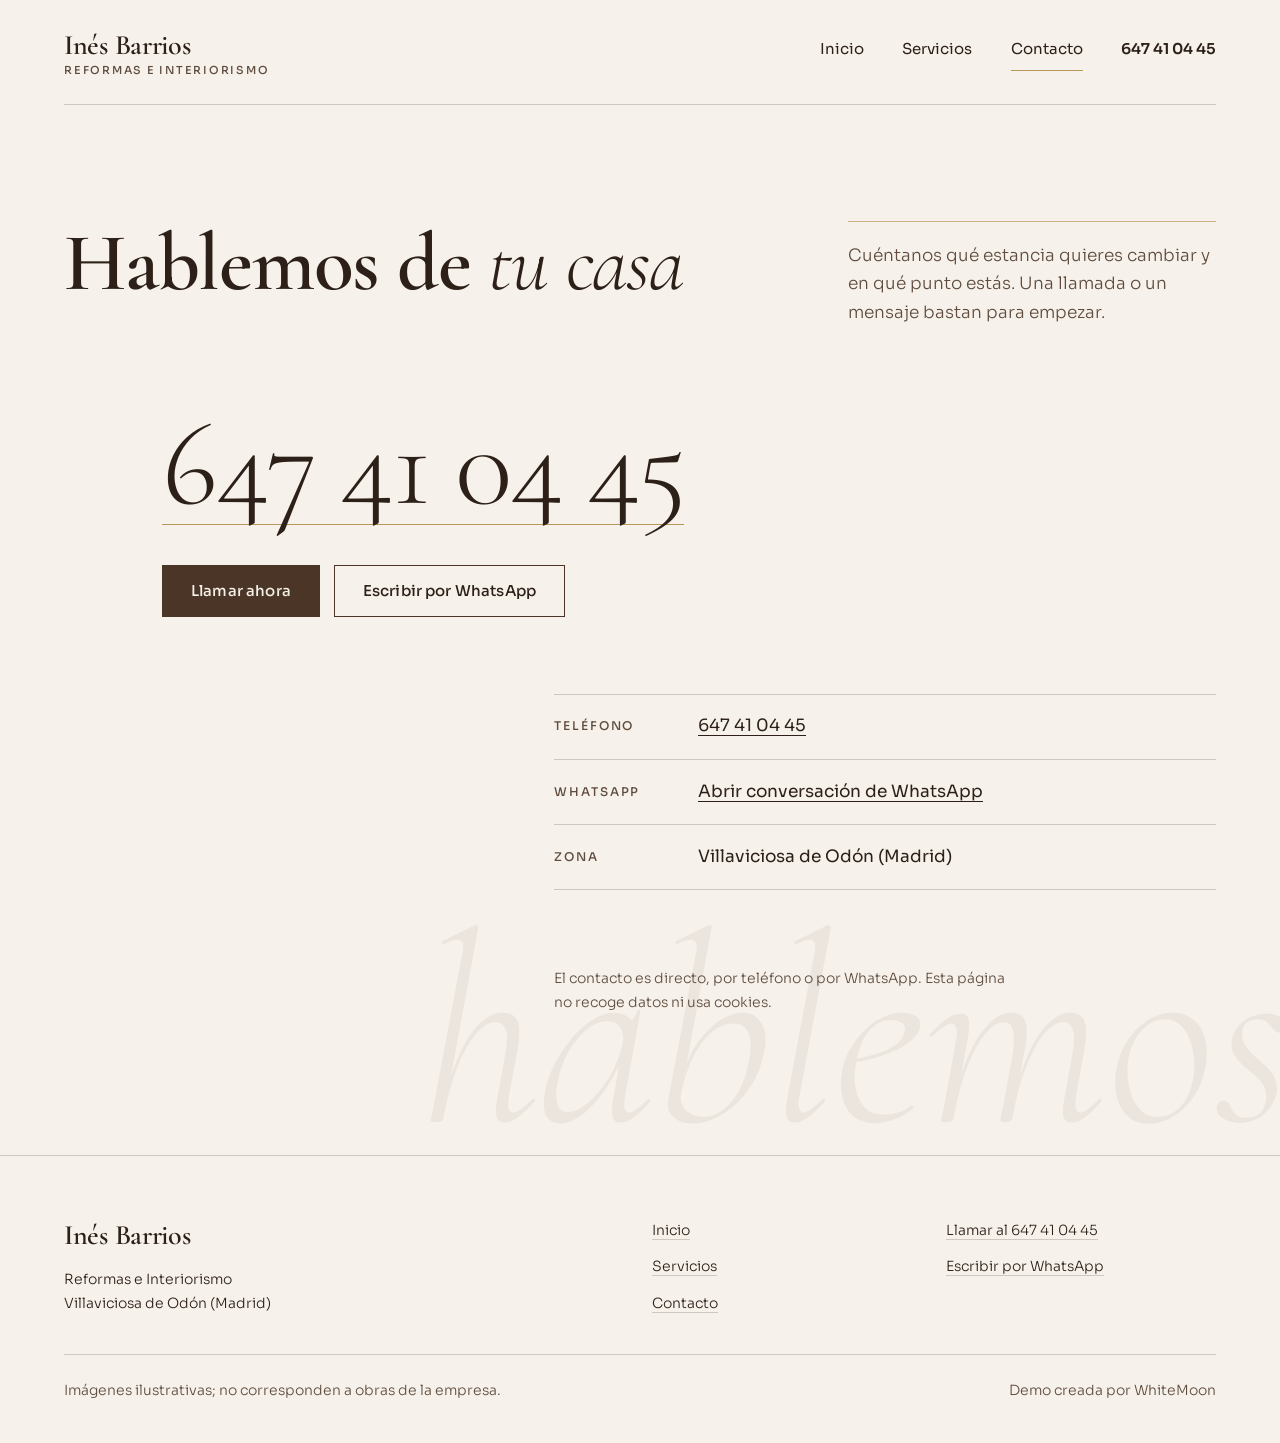
==== contacto.html @ 4486bcf6 "feat: web inicial de la demo (inicio, servicios, contacto) HTML/CSS/JS puro, fuentes e imagenes auto" ====
<!DOCTYPE html>
<html lang="es">
<head>
  <meta charset="utf-8">
  <meta name="viewport" content="width=device-width, initial-scale=1">
  <title>Contacto · Inés Barrios Reformas e Interiorismo</title>
  <meta name="description" content="Contacta con Inés Barrios Reformas e Interiorismo en Villaviciosa de Odón (Madrid): llama al 647 41 04 45 o escribe por WhatsApp.">
  <meta name="robots" content="noindex, nofollow">
  <link rel="canonical" href="https://nexusforgeia.github.io/WHITEMOON-INES-BARRIOS/contacto.html">

  <meta property="og:type" content="website">
  <meta property="og:locale" content="es_ES">
  <meta property="og:title" content="Contacto · Inés Barrios Reformas e Interiorismo">
  <meta property="og:description" content="Contacta con Inés Barrios Reformas e Interiorismo en Villaviciosa de Odón (Madrid): llama al 647 41 04 45 o escribe por WhatsApp.">
  <meta property="og:url" content="https://nexusforgeia.github.io/WHITEMOON-INES-BARRIOS/contacto.html">
  <meta property="og:image" content="https://nexusforgeia.github.io/WHITEMOON-INES-BARRIOS/assets/og-image.jpg">
  <meta property="og:image:width" content="1200">
  <meta property="og:image:height" content="630">
  <meta name="twitter:card" content="summary_large_image">

  <link rel="icon" href="assets/favicon.svg" type="image/svg+xml">
  <link rel="preload" href="assets/fonts/cormorant-garamond-latin-wght.woff2" as="font" type="font/woff2" crossorigin>
  <link rel="preload" href="assets/fonts/cormorant-garamond-latin-wght-italic.woff2" as="font" type="font/woff2" crossorigin>
  <link rel="preload" href="assets/fonts/sora-latin-wght.woff2" as="font" type="font/woff2" crossorigin>
  <link rel="stylesheet" href="assets/css/styles.css">
  <script src="assets/js/main.js" defer></script>
</head>
<body>
  <a class="salto" href="#contenido">Saltar al contenido</a>

  <div class="contenedor">
    <header class="cabecera">
      <!-- LOGO PENDIENTE: sustituir este texto por <picture> con assets/logo.webp y fallback assets/logo.png -->
      <a class="marca" href="index.html" aria-label="Inés Barrios Reformas e Interiorismo, inicio">
        <span class="marca__nombre">Inés Barrios</span>
        <span class="marca__oficio">Reformas e Interiorismo</span>
      </a>
      <nav class="nav" aria-label="Principal">
        <a href="index.html">Inicio</a>
        <a href="servicios.html">Servicios</a>
        <a href="contacto.html" aria-current="page">Contacto</a>
        <a class="nav__tel" href="tel:+34647410445" aria-label="Llamar al 647 41 04 45">647 41 04 45</a>
      </nav>
    </header>
  </div>

  <main id="contenido">
    <section class="contacto">
      <span class="fantasma" aria-hidden="true">hablemos</span>
      <div class="contenedor contacto__rejilla">
        <h1>Hablemos de <em>tu casa</em></h1>
        <p class="contacto__entrada">Cuéntanos qué estancia quieres cambiar y en qué punto estás. Una llamada o un mensaje bastan para empezar.</p>

        <div class="contacto__tel">
          <a href="tel:+34647410445" aria-label="Llamar al 647 41 04 45">647 41 04 45</a>
          <div class="acciones">
            <a class="btn btn--lleno" href="tel:+34647410445">Llamar ahora</a>
            <a class="btn btn--linea" href="https://wa.me/34647410445" rel="noopener">Escribir por WhatsApp</a>
          </div>
        </div>

        <dl class="contacto__datos">
          <dt>Teléfono</dt>
          <dd><a href="tel:+34647410445">647 41 04 45</a></dd>
          <dt>WhatsApp</dt>
          <dd><a href="https://wa.me/34647410445" rel="noopener">Abrir conversación de WhatsApp</a></dd>
          <dt>Zona</dt>
          <dd>Villaviciosa de Odón (Madrid)</dd>
        </dl>
        <p class="contacto__nota">El contacto es directo, por teléfono o por WhatsApp. Esta página no recoge datos ni usa cookies.</p>
      </div>
    </section>
  </main>

  <footer class="pie">
    <div class="contenedor pie__rejilla">
      <div class="pie__marca">
        <span class="marca__nombre">Inés Barrios</span>
        <p>Reformas e Interiorismo<br>Villaviciosa de Odón (Madrid)</p>
      </div>
      <nav class="pie__nav" aria-label="Pie">
        <a href="index.html">Inicio</a>
        <a href="servicios.html">Servicios</a>
        <a href="contacto.html">Contacto</a>
      </nav>
      <div class="pie__contacto">
        <a href="tel:+34647410445">Llamar al 647 41 04 45</a>
        <a href="https://wa.me/34647410445" rel="noopener">Escribir por WhatsApp</a>
      </div>
      <div class="pie__legal">
        <p>Imágenes ilustrativas; no corresponden a obras de la empresa.</p>
        <p>Demo creada por WhiteMoon</p>
      </div>
    </div>
  </footer>

  <!-- Widget de contacto WhiteMoon: activar cuando exista el token de prueba (ver README).
  <script src="https://cdn.whitemoon.es/chat.js" data-token="WM-PENDIENTE"></script>
  -->
</body>
</html>
---- assets/css/styles.css ----
/* Inés Barrios · Reformas e Interiorismo — demo WhiteMoon */

/* ---------- Fuentes autoalojadas ---------- */
@font-face {
  font-family: "Cormorant Garamond";
  src: url("../fonts/cormorant-garamond-latin-wght.woff2") format("woff2");
  font-weight: 300 700;
  font-style: normal;
  font-display: swap;
}
@font-face {
  font-family: "Cormorant Garamond";
  src: url("../fonts/cormorant-garamond-latin-wght-italic.woff2") format("woff2");
  font-weight: 300 700;
  font-style: italic;
  font-display: swap;
}
@font-face {
  font-family: "Sora";
  src: url("../fonts/sora-latin-wght.woff2") format("woff2");
  font-weight: 100 800;
  font-style: normal;
  font-display: swap;
}

/* ---------- Tokens ---------- */
:root {
  /* PALETA PROVISIONAL: sustituir por los colores extraídos de assets/logo.*
     en cuanto exista el logo. Solo hay que tocar estas seis líneas. */
  --marron: #4a3526;
  --marron-tinta: #2c2018;
  --dorado: #b8985a;
  --dorado-claro: #dcc9a0;
  --dorado-hondo: #7d6230;
  --fondo: #f6f1ea;

  /* Derivados */
  --fondo-2: color-mix(in srgb, var(--fondo) 82%, var(--dorado-claro));
  --texto: var(--marron-tinta);
  --texto-suave: color-mix(in srgb, var(--marron) 88%, var(--fondo));
  --linea: color-mix(in srgb, var(--marron) 22%, transparent);
  --linea-oro: color-mix(in srgb, var(--dorado) 70%, transparent);

  --serif: "Cormorant Garamond", "Times New Roman", serif;
  --sans: "Sora", "Segoe UI", sans-serif;

  --margen: clamp(1.25rem, 5vw, 4.5rem);
  --ancho: 82rem;
  --aire: clamp(5rem, 11vw, 10rem);
  --mov: 0.25s cubic-bezier(0.22, 1, 0.36, 1);

  --z-fantasma: 0;
  --z-contenido: 1;
  --z-salto: 10;
}

/* ---------- Base ---------- */
*,
*::before,
*::after {
  box-sizing: border-box;
}

html {
  -webkit-text-size-adjust: 100%;
  scroll-behavior: smooth;
}

body {
  margin: 0;
  background: var(--fondo);
  color: var(--texto);
  font-family: var(--sans);
  font-weight: 300;
  font-size: 1.0625rem;
  line-height: 1.7;
}

img {
  display: block;
  max-width: 100%;
  height: auto;
}

h1,
h2,
h3 {
  margin: 0;
  font-family: var(--serif);
  font-weight: 600;
  line-height: 1.04;
  letter-spacing: -0.015em;
  text-wrap: balance;
}

h1 em,
h2 em {
  font-weight: 300;
  font-style: italic;
}

p {
  margin: 0;
  text-wrap: pretty;
}

a {
  color: inherit;
  text-underline-offset: 0.25em;
  text-decoration-thickness: 1px;
  transition: color var(--mov), text-decoration-color var(--mov);
}

:focus-visible {
  outline: 2px solid var(--marron);
  outline-offset: 4px;
}

.contenedor {
  width: 100%;
  max-width: var(--ancho);
  margin-inline: auto;
  padding-inline: var(--margen);
}

.salto {
  position: absolute;
  left: var(--margen);
  top: -4rem;
  z-index: var(--z-salto);
  padding: 0.75rem 1rem;
  background: var(--marron);
  color: var(--fondo);
  font-weight: 500;
  transition: top var(--mov);
}
.salto:focus {
  top: 1rem;
}

/* ---------- Cabecera ---------- */
.cabecera {
  display: flex;
  align-items: baseline;
  justify-content: space-between;
  gap: 2rem;
  padding-block: 1.75rem;
  border-bottom: 1px solid var(--linea);
}

.marca {
  display: inline-flex;
  flex-direction: column;
  text-decoration: none;
  line-height: 1;
}
.marca__nombre {
  font-family: var(--serif);
  font-size: 1.75rem;
  font-weight: 600;
  letter-spacing: -0.01em;
}
.marca__oficio {
  margin-top: 0.4rem;
  font-size: 0.6875rem;
  font-weight: 500;
  letter-spacing: 0.16em;
  text-transform: uppercase;
  color: var(--texto-suave);
}

.nav {
  display: flex;
  align-items: baseline;
  gap: clamp(1.25rem, 3vw, 2.75rem);
  font-size: 0.9375rem;
  font-weight: 400;
}
.nav a {
  padding-block: 0.5rem;
  text-decoration: none;
  border-bottom: 1px solid transparent;
  transition: border-color var(--mov);
}
.nav a:hover,
.nav a[aria-current="page"] {
  border-bottom-color: var(--dorado);
}
.nav__tel {
  font-weight: 600;
  white-space: nowrap;
}

/* ---------- Botones ---------- */
.acciones {
  display: flex;
  flex-wrap: wrap;
  gap: 0.875rem;
}

.btn {
  display: inline-flex;
  align-items: center;
  justify-content: center;
  min-height: 3.25rem;
  padding: 0.75rem 1.75rem;
  border: 1px solid var(--marron);
  font-size: 0.9375rem;
  font-weight: 500;
  letter-spacing: 0.01em;
  text-decoration: none;
  transition: background-color var(--mov), color var(--mov), border-color var(--mov);
}
.btn--lleno {
  background: var(--marron);
  color: var(--fondo);
}
.btn--lleno:hover {
  background: var(--marron-tinta);
  border-color: var(--marron-tinta);
}
.btn--linea:hover {
  background: var(--marron);
  color: var(--fondo);
}

.enlace-flecha {
  display: inline-block;
  padding-block: 0.5rem;
  font-size: 0.9375rem;
  font-weight: 500;
  text-decoration: none;
  border-bottom: 1px solid var(--dorado);
}
.enlace-flecha::after {
  content: "\2192";
  display: inline-block;
  margin-left: 0.6em;
  transition: transform var(--mov);
}
.enlace-flecha:hover::after {
  transform: translateX(0.3em);
}

/* ---------- Portada ---------- */
.portada,
.entrada,
.contacto {
  overflow-x: clip;
}

.portada {
  position: relative;
  padding-block: clamp(3rem, 7vw, 6.5rem) var(--aire);
}

.fantasma {
  position: absolute;
  z-index: var(--z-fantasma);
  left: -0.04em;
  bottom: 0.1em;
  font-family: var(--serif);
  font-style: italic;
  font-weight: 300;
  font-size: clamp(6rem, 21vw, 19rem);
  line-height: 0.8;
  white-space: nowrap;
  color: var(--marron);
  opacity: 0.055;
  pointer-events: none;
  user-select: none;
}

.portada__rejilla {
  position: relative;
  z-index: var(--z-contenido);
  display: grid;
  grid-template-columns: repeat(12, 1fr);
  column-gap: 1.5rem;
  align-items: start;
}

.portada__texto {
  grid-column: 1 / 8;
  padding-top: clamp(1rem, 5vw, 5rem);
}

.portada__lugar {
  margin-bottom: 2rem;
  font-size: 0.75rem;
  font-weight: 500;
  letter-spacing: 0.18em;
  text-transform: uppercase;
  color: var(--texto-suave);
}

.portada h1 {
  font-size: clamp(2.75rem, 6.4vw, 5.5rem);
}

.portada__rota {
  margin-top: 2rem;
  padding-top: 1.25rem;
  max-width: 24rem;
  border-top: 1px solid var(--linea-oro);
  font-family: var(--serif);
  font-size: 1.625rem;
  font-weight: 400;
  line-height: 1.2;
}
.rota {
  display: inline-block;
  font-style: italic;
  font-weight: 600;
  padding-right: 0.15em;
  clip-path: inset(0 0 0 0);
  transition: clip-path 0.3s cubic-bezier(0.22, 1, 0.36, 1);
}
.rota.is-saliendo {
  clip-path: inset(0 100% 0 0);
}

.portada__entrada {
  max-width: 31rem;
  margin-top: 1.5rem;
  margin-left: clamp(0rem, 6vw, 5.5rem);
  color: var(--texto-suave);
}

.portada .acciones {
  margin-top: 2.5rem;
  margin-left: clamp(0rem, 6vw, 5.5rem);
}

.portada__foto {
  grid-column: 8 / 13;
  position: relative;
  margin: 0 calc(var(--margen) * -1) 0 0;
}
.portada__foto::before {
  content: "";
  position: absolute;
  inset: 1.5rem auto -1.5rem -1.5rem;
  width: 60%;
  border: 1px solid var(--linea-oro);
  border-right: 0;
}
.portada__foto img {
  position: relative;
  width: 100%;
  aspect-ratio: 6 / 7;
  object-fit: cover;
}

/* ---------- Bloques de sección ---------- */
.seccion {
  padding-block: var(--aire);
}
.seccion--linea {
  border-top: 1px solid var(--linea);
}

.titulo-seccion {
  font-size: clamp(2.25rem, 4.6vw, 3.875rem);
}

/* Servicios en portada: índice editorial, no tarjetas */
.indice {
  display: grid;
  grid-template-columns: repeat(12, 1fr);
  column-gap: 1.5rem;
  align-items: start;
}
.indice__intro {
  grid-column: 1 / 5;
  position: sticky;
  top: 2.5rem;
}
.indice__intro p {
  margin-block: 1.5rem 2rem;
  color: var(--texto-suave);
}

.indice__lista {
  grid-column: 6 / 13;
  margin: 0;
  padding: 0;
  list-style: none;
  counter-reset: servicio;
}
.indice__lista li {
  counter-increment: servicio;
  display: grid;
  grid-template-columns: 6.5rem 1fr;
  column-gap: 1.5rem;
  padding-block: 2.25rem;
  border-top: 1px solid var(--linea);
}
.indice__lista li:last-child {
  border-bottom: 1px solid var(--linea);
}
.indice__lista li::before {
  content: counter(servicio, decimal-leading-zero);
  font-family: var(--serif);
  font-size: 5rem;
  font-weight: 300;
  line-height: 0.8;
  color: var(--dorado-hondo);
}
/* El ritmo se rompe a propósito: cada fila entra a una altura distinta */
.indice__lista li:nth-child(even) {
  padding-left: clamp(0rem, 5vw, 4.5rem);
}
.indice__lista h3 {
  font-size: 1.875rem;
}
.indice__lista h3 a {
  text-decoration: none;
  background: linear-gradient(var(--dorado), var(--dorado)) no-repeat 0 100% / 0 1px;
  transition: background-size var(--mov);
}
.indice__lista h3 a:hover {
  background-size: 100% 1px;
}
.indice__lista p {
  max-width: 30rem;
  margin-top: 0.6rem;
  color: var(--texto-suave);
}

/* Mosaico de atmósferas */
.mosaico {
  display: grid;
  grid-template-columns: repeat(12, 1fr);
  column-gap: 1.5rem;
  row-gap: clamp(2.5rem, 6vw, 5rem);
  align-items: start;
}
.mosaico__titulo {
  grid-column: 2 / 9;
  margin-bottom: clamp(0rem, 2vw, 2rem);
}
.mosaico figure {
  margin: 0;
}
.mosaico figcaption,
.servicio figcaption {
  margin-top: 0.875rem;
  font-size: 0.8125rem;
  font-weight: 400;
  color: var(--texto-suave);
}
.mosaico img {
  width: 100%;
  object-fit: cover;
}
.mosaico__a {
  grid-column: 1 / 8;
  margin-left: calc(var(--margen) * -1);
}
.mosaico__a figcaption {
  padding-left: var(--margen);
}
.mosaico__b {
  grid-column: 9 / 13;
  margin-top: clamp(3rem, 10vw, 9rem);
}
.mosaico__c {
  grid-column: 4 / 9;
}
.mosaico__nota {
  grid-column: 10 / 13;
  align-self: end;
  padding-top: 1.25rem;
  border-top: 1px solid var(--linea-oro);
  font-size: 0.875rem;
  color: var(--texto-suave);
}

/* Banda de contacto */
.banda {
  background: var(--marron);
  color: var(--fondo);
}
.banda :focus-visible {
  outline-color: var(--dorado-claro);
}
.banda__rejilla {
  display: grid;
  grid-template-columns: repeat(12, 1fr);
  column-gap: 1.5rem;
  align-items: end;
  padding-block: clamp(4rem, 9vw, 7.5rem);
}
.banda h2 {
  grid-column: 1 / 8;
  font-size: clamp(2.5rem, 5.6vw, 4.75rem);
}
.banda__lado {
  grid-column: 9 / 13;
  padding-top: 1.5rem;
  border-top: 1px solid var(--dorado);
}
.banda__lado p {
  margin-bottom: 1.75rem;
  color: var(--dorado-claro);
}
.banda .btn {
  border-color: var(--dorado-claro);
}
.banda .btn--lleno {
  background: var(--fondo);
  border-color: var(--fondo);
  color: var(--marron-tinta);
}
.banda .btn--lleno:hover {
  background: var(--dorado-claro);
  border-color: var(--dorado-claro);
}
.banda .btn--linea:hover {
  background: var(--fondo);
  border-color: var(--fondo);
  color: var(--marron-tinta);
}

/* ---------- Página de servicios ---------- */
.entrada {
  position: relative;
  padding-block: clamp(3.5rem, 9vw, 8rem) clamp(3rem, 7vw, 6rem);
}
.entrada__rejilla {
  position: relative;
  z-index: var(--z-contenido);
  display: grid;
  grid-template-columns: repeat(12, 1fr);
  column-gap: 1.5rem;
  align-items: end;
}
.entrada h1 {
  grid-column: 1 / 8;
  font-size: clamp(3rem, 8vw, 6rem);
}
.entrada__texto {
  grid-column: 9 / 13;
  padding-top: 1.25rem;
  border-top: 1px solid var(--linea-oro);
  color: var(--texto-suave);
}
.entrada .fantasma {
  left: auto;
  right: -0.06em;
  bottom: -0.12em;
}

.servicios {
  counter-reset: servicio;
}
.servicio {
  counter-increment: servicio;
  display: grid;
  grid-template-columns: repeat(12, 1fr);
  column-gap: 1.5rem;
  align-items: center;
  padding-block: clamp(3.5rem, 8vw, 7rem);
  border-top: 1px solid var(--linea);
  scroll-margin-top: 1rem;
}
.servicio figure {
  margin: 0;
}
.servicio img {
  width: 100%;
  object-fit: cover;
}
.servicio__texto::before {
  content: counter(servicio, decimal-leading-zero);
  display: block;
  margin-bottom: 1.25rem;
  font-family: var(--serif);
  font-size: clamp(5rem, 9vw, 7.5rem);
  font-weight: 300;
  line-height: 0.8;
  color: var(--dorado-hondo);
}
.servicio h2 {
  font-size: clamp(2rem, 3.8vw, 3.125rem);
}
.servicio__texto > p {
  max-width: 32rem;
  margin-top: 1.25rem;
  color: var(--texto-suave);
}
.servicio__incluye {
  max-width: 32rem;
  margin: 2rem 0 0;
  padding: 0;
  list-style: none;
  font-size: 0.9375rem;
  font-weight: 400;
}
.servicio__incluye li {
  padding-block: 0.7rem;
  border-top: 1px solid var(--linea);
}

/* Cuatro composiciones distintas, una por servicio */
.servicio--a figure { grid-column: 1 / 8; grid-row: 1; margin-left: calc(var(--margen) * -1); }
.servicio--a .servicio__texto { grid-column: 9 / 13; grid-row: 1; }

.servicio--b figure { grid-column: 8 / 12; grid-row: 1; }
.servicio--b .servicio__texto { grid-column: 2 / 7; grid-row: 1; }

.servicio--c figure { grid-column: 2 / 8; grid-row: 1; }
.servicio--c .servicio__texto { grid-column: 9 / 13; grid-row: 1; align-self: end; }

.servicio--d figure { grid-column: 6 / 13; grid-row: 1; margin-right: calc(var(--margen) * -1); }
.servicio--d .servicio__texto { grid-column: 1 / 5; grid-row: 1; }
.servicio--d figcaption { padding-right: var(--margen); }
.servicio--a figcaption { padding-left: var(--margen); }

.aviso {
  padding-block: 1.25rem var(--aire);
  font-size: 0.875rem;
  color: var(--texto-suave);
}

/* ---------- Página de contacto ---------- */
.contacto {
  position: relative;
  padding-block: clamp(3.5rem, 9vw, 8rem) var(--aire);
}
.contacto__rejilla {
  position: relative;
  z-index: var(--z-contenido);
  display: grid;
  grid-template-columns: repeat(12, 1fr);
  column-gap: 1.5rem;
  row-gap: clamp(2.5rem, 6vw, 5rem);
}
.contacto h1 {
  grid-column: 1 / 9;
  font-size: clamp(2.75rem, 6.4vw, 5.5rem);
}
.contacto__entrada {
  grid-column: 9 / 13;
  align-self: end;
  padding-top: 1.25rem;
  border-top: 1px solid var(--linea-oro);
  color: var(--texto-suave);
}
.contacto__tel {
  grid-column: 2 / 13;
}
.contacto__tel > a {
  display: inline-block;
  font-family: var(--serif);
  font-size: clamp(3.25rem, 12.5vw, 7.5rem);
  font-weight: 300;
  line-height: 1;
  letter-spacing: -0.02em;
  text-decoration: none;
  background: linear-gradient(var(--dorado), var(--dorado)) no-repeat 0 100% / 100% 1px;
  transition: color var(--mov);
}
.contacto__tel > a:hover {
  color: var(--dorado-hondo);
}
.contacto__tel .acciones {
  margin-top: 2.5rem;
}
.contacto__datos {
  grid-column: 6 / 13;
  display: grid;
  grid-template-columns: 9rem 1fr;
  margin: 0;
  border-bottom: 1px solid var(--linea);
}
.contacto__datos dt,
.contacto__datos dd {
  margin: 0;
  padding-block: 1.1rem;
  border-top: 1px solid var(--linea);
}
.contacto__datos dt {
  font-size: 0.75rem;
  font-weight: 500;
  letter-spacing: 0.16em;
  text-transform: uppercase;
  color: var(--texto-suave);
  line-height: 2.4;
}
.contacto__datos dd {
  font-weight: 400;
}
.contacto__nota {
  grid-column: 6 / 11;
  font-size: 0.875rem;
  color: var(--texto-suave);
}
.contacto .fantasma {
  left: auto;
  right: -0.05em;
  bottom: 0.05em;
}

/* ---------- Pie ---------- */
.pie {
  padding-block: 3.5rem 2.5rem;
  border-top: 1px solid var(--linea);
  font-size: 0.875rem;
}
.pie__rejilla {
  display: grid;
  grid-template-columns: repeat(12, 1fr);
  column-gap: 1.5rem;
  row-gap: 2rem;
}
.pie__marca {
  grid-column: 1 / 6;
}
.pie__marca .marca__nombre {
  display: block;
  margin-bottom: 0.5rem;
}
.pie__nav {
  grid-column: 7 / 10;
  display: flex;
  flex-direction: column;
  align-items: flex-start;
}
.pie__contacto {
  grid-column: 10 / 13;
  display: flex;
  flex-direction: column;
  align-items: flex-start;
}
.pie__nav a,
.pie__contacto a {
  padding-block: 0.4rem;
  text-decoration-color: var(--linea);
}
.pie__nav a:hover,
.pie__contacto a:hover {
  text-decoration-color: var(--dorado);
}
.pie__legal {
  grid-column: 1 / 13;
  display: flex;
  flex-wrap: wrap;
  justify-content: space-between;
  gap: 0.5rem 2rem;
  padding-top: 1.5rem;
  border-top: 1px solid var(--linea);
  color: var(--texto-suave);
}

/* ---------- Movimiento ---------- */
.js-anim .revela {
  opacity: 0;
  transform: translateY(0.875rem);
}
.js-anim .revela.is-visible {
  opacity: 1;
  transform: none;
  transition: opacity 0.3s ease-out, transform 0.3s cubic-bezier(0.22, 1, 0.36, 1);
}
.js-anim .indice__lista .revela:nth-child(2).is-visible { transition-delay: 0.06s; }
.js-anim .indice__lista .revela:nth-child(3).is-visible { transition-delay: 0.12s; }
.js-anim .indice__lista .revela:nth-child(4).is-visible { transition-delay: 0.18s; }

@media (prefers-reduced-motion: reduce) {
  html {
    scroll-behavior: auto;
  }
  *,
  *::before,
  *::after {
    transition-duration: 0.01ms !important;
  }
}

/* ---------- 900 px ---------- */
@media (max-width: 900px) {
  .portada__texto { grid-column: 1 / 13; padding-top: 0; }
  .portada__foto { grid-column: 4 / 13; margin-top: 3.5rem; }
  .portada__foto img { aspect-ratio: 5 / 4; }

  .indice__intro { grid-column: 1 / 13; position: static; margin-bottom: 3rem; }
  .indice__intro p { max-width: 32rem; }
  .indice__lista { grid-column: 1 / 13; }

  .mosaico__titulo { grid-column: 1 / 13; }
  .mosaico__a { grid-column: 1 / 11; }
  .mosaico__b { grid-column: 7 / 13; margin-top: 0; }
  .mosaico__c { grid-column: 1 / 9; }
  .mosaico__nota { grid-column: 1 / 9; }

  .banda h2 { grid-column: 1 / 13; }
  .banda__lado { grid-column: 4 / 13; margin-top: 3rem; }

  .entrada h1 { grid-column: 1 / 13; }
  .entrada__texto { grid-column: 4 / 13; margin-top: 2.5rem; }

  .servicio { align-items: start; row-gap: 2.5rem; }
  .servicio figure,
  .servicio .servicio__texto { grid-row: auto; }
  .servicio--a figure { grid-column: 1 / 11; }
  .servicio--b figure { grid-column: 6 / 13; }
  .servicio--c figure { grid-column: 1 / 10; }
  .servicio--d figure { grid-column: 3 / 13; }
  .servicio .servicio__texto { grid-column: 1 / 13; align-self: start; }
  .servicio--b .servicio__texto,
  .servicio--d .servicio__texto { grid-column: 3 / 13; }

  .contacto h1 { grid-column: 1 / 13; }
  .contacto__entrada { grid-column: 4 / 13; }
  .contacto__tel { grid-column: 1 / 13; }
  .contacto__datos { grid-column: 3 / 13; }
  .contacto__nota { grid-column: 3 / 13; }

  .pie__marca { grid-column: 1 / 13; }
  .pie__nav { grid-column: 1 / 7; }
  .pie__contacto { grid-column: 7 / 13; }
}

/* ---------- 600 px ---------- */
@media (max-width: 600px) {
  body { font-size: 1rem; }

  .cabecera { flex-direction: column; align-items: flex-start; gap: 1rem; padding-block: 1.25rem; }
  .nav { width: 100%; justify-content: space-between; gap: 1rem; }

  .portada__entrada,
  .portada .acciones { margin-left: 0; }
  .portada__foto { grid-column: 2 / 13; margin-top: 3rem; }
  .portada__foto::before { inset: 1rem auto -1rem -1rem; }

  .acciones .btn { flex: 1 1 100%; }

  .indice__lista li { grid-template-columns: 4.25rem 1fr; column-gap: 1rem; padding-block: 1.75rem; }
  .indice__lista li::before { font-size: 3.5rem; }
  .indice__lista li:nth-child(even) { padding-left: 1.5rem; }
  .indice__lista h3 { font-size: 1.625rem; }

  .mosaico__a { grid-column: 1 / 13; }
  .mosaico__b { grid-column: 4 / 13; }
  .mosaico__c { grid-column: 1 / 11; }
  .mosaico__nota { grid-column: 1 / 13; }

  .banda__lado { grid-column: 1 / 13; }
  .entrada__texto { grid-column: 1 / 13; }

  .servicio--a figure,
  .servicio--c figure { grid-column: 1 / 13; }
  .servicio--b figure { grid-column: 3 / 13; }
  .servicio--d figure { grid-column: 1 / 13; }
  .servicio--b .servicio__texto,
  .servicio--d .servicio__texto { grid-column: 1 / 13; }

  .contacto__entrada { grid-column: 1 / 13; }
  .contacto__datos { grid-column: 1 / 13; grid-template-columns: 6.5rem 1fr; }
  .contacto__nota { grid-column: 1 / 13; }

  .pie__nav,
  .pie__contacto { grid-column: 1 / 13; }
  .pie__legal { flex-direction: column; }
}
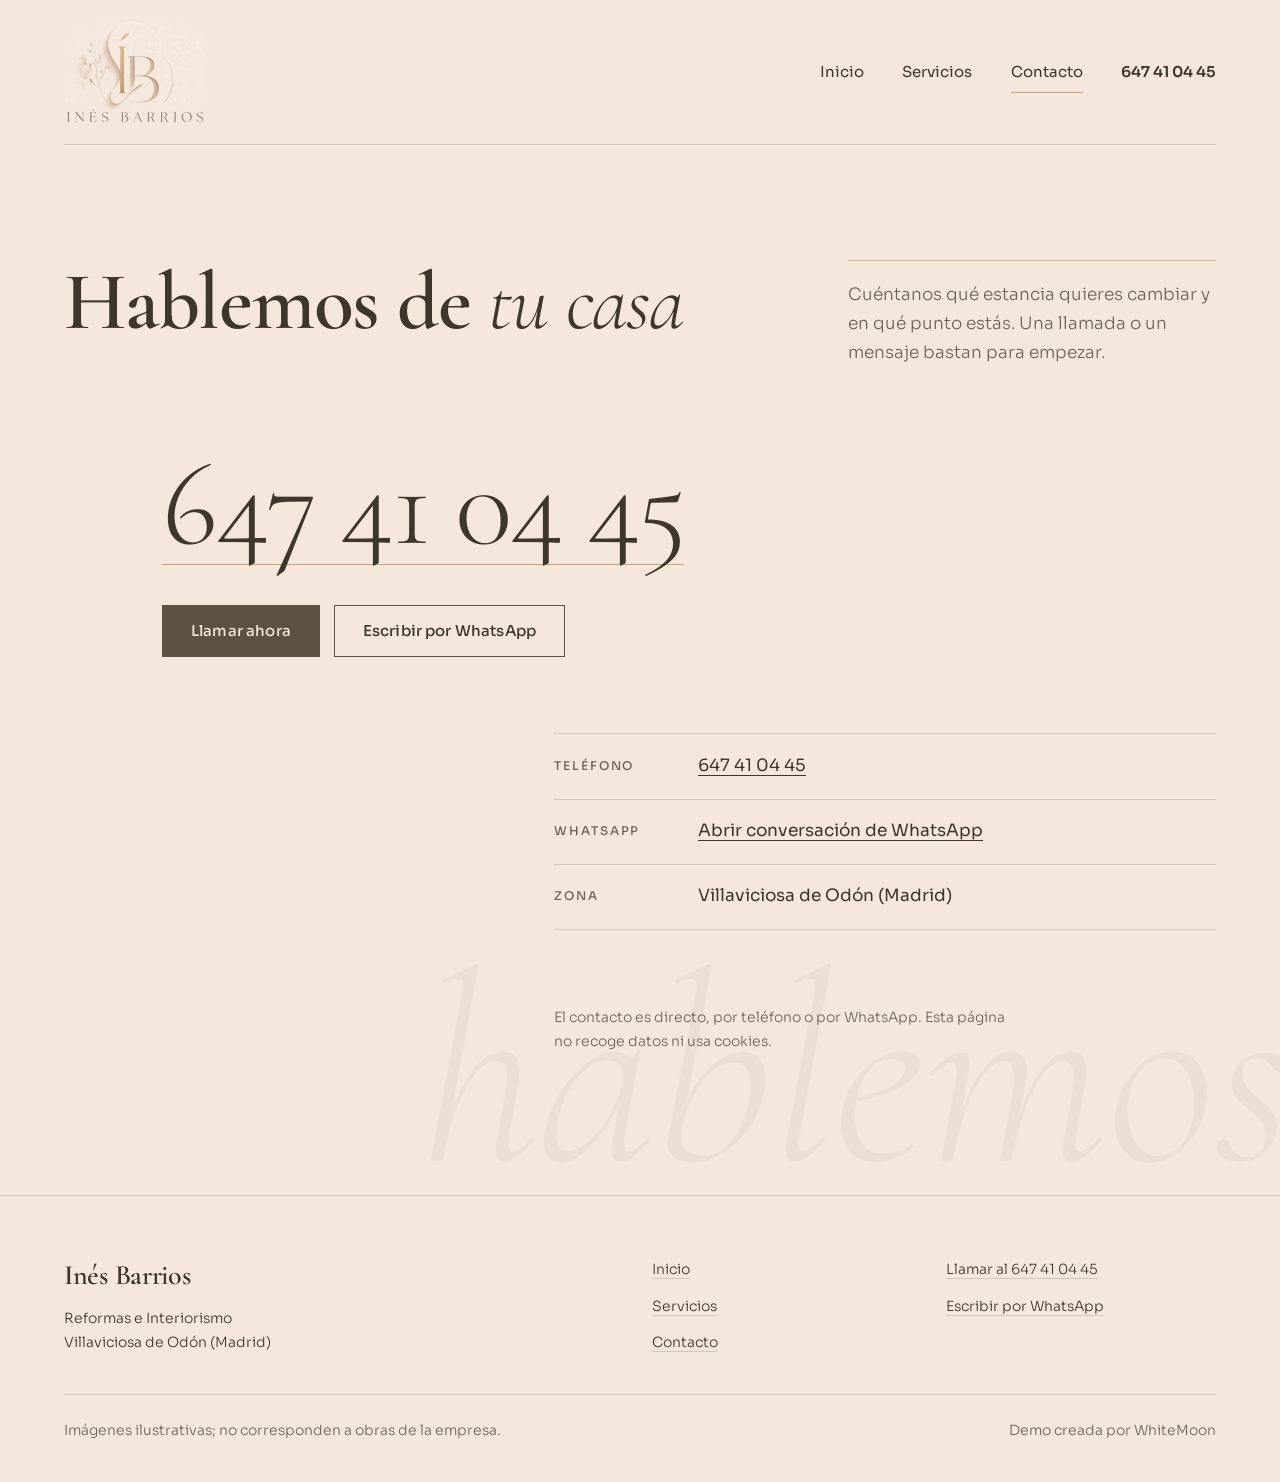
==== commit 31b67bb7: "feat: logo real en cabecera, paleta extraida del logo y favicons - Seis tokens de :root con los colo" ====
--- a/contacto.html
+++ b/contacto.html
@@ -18,7 +18,8 @@
   <meta property="og:image:height" content="630">
   <meta name="twitter:card" content="summary_large_image">
 
-  <link rel="icon" href="assets/favicon.svg" type="image/svg+xml">
+  <link rel="icon" href="assets/favicon.png" type="image/png" sizes="32x32">
+  <link rel="apple-touch-icon" href="assets/apple-touch-icon.png">
   <link rel="preload" href="assets/fonts/cormorant-garamond-latin-wght.woff2" as="font" type="font/woff2" crossorigin>
   <link rel="preload" href="assets/fonts/cormorant-garamond-latin-wght-italic.woff2" as="font" type="font/woff2" crossorigin>
   <link rel="preload" href="assets/fonts/sora-latin-wght.woff2" as="font" type="font/woff2" crossorigin>
@@ -30,10 +31,11 @@
 
   <div class="contenedor">
     <header class="cabecera">
-      <!-- LOGO PENDIENTE: sustituir este texto por <picture> con assets/logo.webp y fallback assets/logo.png -->
-      <a class="marca" href="index.html" aria-label="Inés Barrios Reformas e Interiorismo, inicio">
-        <span class="marca__nombre">Inés Barrios</span>
-        <span class="marca__oficio">Reformas e Interiorismo</span>
+      <a class="marca" href="index.html">
+        <picture>
+          <source srcset="assets/logo.webp" type="image/webp">
+          <img src="assets/logo.png" width="284" height="208" alt="Inés Barrios Reformas e Interiorismo">
+        </picture>
       </a>
       <nav class="nav" aria-label="Principal">
         <a href="index.html">Inicio</a>
--- a/assets/css/styles.css
+++ b/assets/css/styles.css
@@ -25,14 +25,15 @@
 
 /* ---------- Tokens ---------- */
 :root {
-  /* PALETA PROVISIONAL: sustituir por los colores extraídos de assets/logo.*
-     en cuanto exista el logo. Solo hay que tocar estas seis líneas. */
-  --marron: #4a3526;
-  --marron-tinta: #2c2018;
-  --dorado: #b8985a;
-  --dorado-claro: #dcc9a0;
-  --dorado-hondo: #7d6230;
-  --fondo: #f6f1ea;
+  /* Paleta extraída de assets/logo-original.jpg. El marrón del logo (#7c6a55)
+     y su dorado (#caa36f) no llegan a AA como texto sobre este fondo: el
+     marrón se oscurece manteniendo el tono y el dorado queda para líneas. */
+  --marron: #5e5141;
+  --marron-tinta: #3e352b;
+  --dorado: #caa36f;
+  --dorado-claro: #e7d6c6;
+  --dorado-hondo: #86735e;
+  --fondo: #f5e7dc;
 
   /* Derivados */
   --fondo-2: color-mix(in srgb, var(--fondo) 82%, var(--dorado-claro));
@@ -141,32 +142,26 @@
 /* ---------- Cabecera ---------- */
 .cabecera {
   display: flex;
-  align-items: baseline;
+  align-items: center;
   justify-content: space-between;
   gap: 2rem;
-  padding-block: 1.75rem;
+  padding-block: 1.25rem;
   border-bottom: 1px solid var(--linea);
 }
 
 .marca {
-  display: inline-flex;
-  flex-direction: column;
-  text-decoration: none;
-  line-height: 1;
+  display: block;
+  line-height: 0;
+}
+.marca img {
+  width: auto;
+  height: 6.5rem;
 }
 .marca__nombre {
   font-family: var(--serif);
   font-size: 1.75rem;
   font-weight: 600;
   letter-spacing: -0.01em;
-}
-.marca__oficio {
-  margin-top: 0.4rem;
-  font-size: 0.6875rem;
-  font-weight: 500;
-  letter-spacing: 0.16em;
-  text-transform: uppercase;
-  color: var(--texto-suave);
 }
 
 .nav {
@@ -827,7 +822,8 @@
 @media (max-width: 600px) {
   body { font-size: 1rem; }
 
-  .cabecera { flex-direction: column; align-items: flex-start; gap: 1rem; padding-block: 1.25rem; }
+  .cabecera { flex-direction: column; align-items: flex-start; gap: 0.75rem; padding-block: 1rem; }
+  .marca img { height: 5rem; }
   .nav { width: 100%; justify-content: space-between; gap: 1rem; }
 
   .portada__entrada,
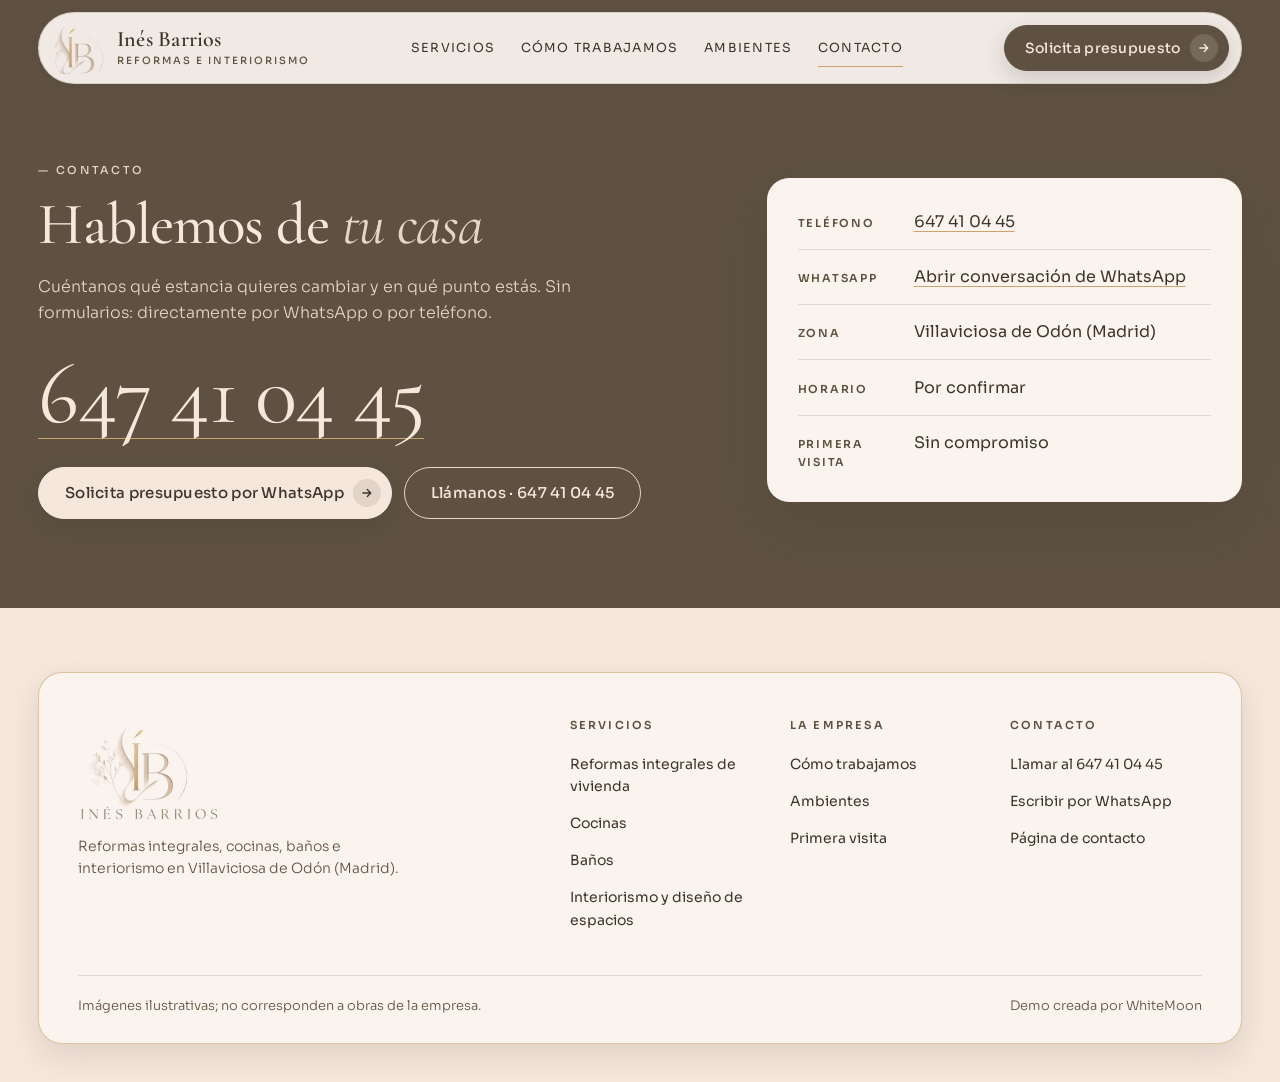
==== commit 78da9a06: "feat: rediseno de la portada como landing de scroll unico Estructura tomada de WHITEMOON-ESTETICA (h" ====
--- a/contacto.html
+++ b/contacto.html
@@ -7,6 +7,7 @@
   <meta name="description" content="Contacta con Inés Barrios Reformas e Interiorismo en Villaviciosa de Odón (Madrid): llama al 647 41 04 45 o escribe por WhatsApp.">
   <meta name="robots" content="noindex, nofollow">
   <link rel="canonical" href="https://nexusforgeia.github.io/WHITEMOON-INES-BARRIOS/contacto.html">
+  <meta name="theme-color" content="#f5e7dc">
 
   <meta property="og:type" content="website">
   <meta property="og:locale" content="es_ES">
@@ -24,78 +25,115 @@
   <link rel="preload" href="assets/fonts/cormorant-garamond-latin-wght-italic.woff2" as="font" type="font/woff2" crossorigin>
   <link rel="preload" href="assets/fonts/sora-latin-wght.woff2" as="font" type="font/woff2" crossorigin>
   <link rel="stylesheet" href="assets/css/styles.css">
+  <script>document.documentElement.className += ' wm-js';</script>
   <script src="assets/js/main.js" defer></script>
 </head>
 <body>
   <a class="salto" href="#contenido">Saltar al contenido</a>
 
-  <div class="contenedor">
-    <header class="cabecera">
-      <a class="marca" href="index.html">
-        <picture>
-          <source srcset="assets/logo.webp" type="image/webp">
-          <img src="assets/logo.png" width="284" height="208" alt="Inés Barrios Reformas e Interiorismo">
-        </picture>
-      </a>
-      <nav class="nav" aria-label="Principal">
-        <a href="index.html">Inicio</a>
+  <nav class="nav" aria-label="Principal">
+    <a class="nav__marca" href="index.html">
+      <picture>
+        <source srcset="assets/logo-monograma.webp" type="image/webp">
+        <img src="assets/logo-monograma.png" width="144" height="144" alt="">
+      </picture>
+      <span>
+        <b>Inés Barrios</b>
+        <small>Reformas e Interiorismo</small>
+      </span>
+    </a>
+    <div class="nav__enlaces">
+      <a href="servicios.html">Servicios</a>
+      <a href="index.html#como-trabajamos">Cómo trabajamos</a>
+      <a href="index.html#ambientes">Ambientes</a>
+      <a href="contacto.html" aria-current="page">Contacto</a>
+    </div>
+    <div class="nav__lado">
+      <a class="btn nav__cta" href="#contacto"><span class="largo">Solicita presupuesto</span><span class="corto">Presupuesto</span><span class="ic" aria-hidden="true"><svg viewBox="0 0 24 24" fill="none" stroke="currentColor" stroke-width="2.2" stroke-linecap="round" stroke-linejoin="round"><path d="M5 12h13M12.5 6l6 6-6 6"/></svg></span></a>
+      <button class="nav__boton" id="navBoton" type="button" aria-label="Abrir menú" aria-expanded="false" aria-controls="navMovil">
+        <svg class="abrir" viewBox="0 0 24 24" aria-hidden="true"><path d="M4 7h16M4 12h16M4 17h16"/></svg>
+        <svg class="cerrar" viewBox="0 0 24 24" aria-hidden="true"><path d="M6 6l12 12M18 6L6 18"/></svg>
+      </button>
+      <div class="nav__movil" id="navMovil">
         <a href="servicios.html">Servicios</a>
+        <a href="index.html#como-trabajamos">Cómo trabajamos</a>
+        <a href="index.html#ambientes">Ambientes</a>
         <a href="contacto.html" aria-current="page">Contacto</a>
-        <a class="nav__tel" href="tel:+34647410445" aria-label="Llamar al 647 41 04 45">647 41 04 45</a>
-      </nav>
-    </header>
-  </div>
+        <a href="tel:+34647410445">Llamar al 647 41 04 45</a>
+      </div>
+    </div>
+  </nav>
 
   <main id="contenido">
-    <section class="contacto">
-      <span class="fantasma" aria-hidden="true">hablemos</span>
-      <div class="contenedor contacto__rejilla">
-        <h1>Hablemos de <em>tu casa</em></h1>
-        <p class="contacto__entrada">Cuéntanos qué estancia quieres cambiar y en qué punto estás. Una llamada o un mensaje bastan para empezar.</p>
-
-        <div class="contacto__tel">
-          <a href="tel:+34647410445" aria-label="Llamar al 647 41 04 45">647 41 04 45</a>
+    <section class="seccion contacto contacto--pagina" id="contacto" aria-labelledby="t-contacto">
+      <div class="contacto__rejilla">
+        <div>
+          <span class="eyebrow">— Contacto</span>
+          <h1 id="t-contacto">Hablemos de <em>tu casa</em></h1>
+          <p class="contacto__texto">Cuéntanos qué estancia quieres cambiar y en qué punto estás. Sin formularios: directamente por WhatsApp o por teléfono.</p>
+          <p><a class="telefono-grande" href="tel:+34647410445" aria-label="Llamar al 647 41 04 45">647 41 04 45</a></p>
           <div class="acciones">
-            <a class="btn btn--lleno" href="tel:+34647410445">Llamar ahora</a>
-            <a class="btn btn--linea" href="https://wa.me/34647410445" rel="noopener">Escribir por WhatsApp</a>
+            <a class="btn btn--grande btn--claro" href="https://wa.me/34647410445" rel="noopener">Solicita presupuesto por WhatsApp<span class="ic" aria-hidden="true"><svg viewBox="0 0 24 24" fill="none" stroke="currentColor" stroke-width="2.2" stroke-linecap="round" stroke-linejoin="round"><path d="M5 12h13M12.5 6l6 6-6 6"/></svg></span></a>
+            <a class="btn btn--grande btn--linea-clara" href="tel:+34647410445">Llámanos · 647 41 04 45</a>
           </div>
         </div>
-
-        <dl class="contacto__datos">
-          <dt>Teléfono</dt>
-          <dd><a href="tel:+34647410445">647 41 04 45</a></dd>
-          <dt>WhatsApp</dt>
-          <dd><a href="https://wa.me/34647410445" rel="noopener">Abrir conversación de WhatsApp</a></dd>
-          <dt>Zona</dt>
-          <dd>Villaviciosa de Odón (Madrid)</dd>
+        <dl class="datos">
+          <div><dt>Teléfono</dt><dd><a href="tel:+34647410445">647 41 04 45</a></dd></div>
+          <div><dt>WhatsApp</dt><dd><a href="https://wa.me/34647410445" rel="noopener">Abrir conversación de WhatsApp</a></dd></div>
+          <div><dt>Zona</dt><dd>Villaviciosa de Odón (Madrid)</dd></div>
+          <div><dt>Horario</dt><dd>Por confirmar</dd></div>
+          <div><dt>Primera visita</dt><dd>Sin compromiso</dd></div>
         </dl>
-        <p class="contacto__nota">El contacto es directo, por teléfono o por WhatsApp. Esta página no recoge datos ni usa cookies.</p>
       </div>
     </section>
   </main>
 
   <footer class="pie">
-    <div class="contenedor pie__rejilla">
-      <div class="pie__marca">
-        <span class="marca__nombre">Inés Barrios</span>
-        <p>Reformas e Interiorismo<br>Villaviciosa de Odón (Madrid)</p>
+    <div class="pie__tarjeta revela">
+      <div class="pie__rejilla">
+        <div>
+          <picture>
+            <source srcset="assets/logo.webp" type="image/webp">
+            <img class="pie__logo" src="assets/logo.png" width="284" height="208" loading="lazy" alt="Inés Barrios Reformas e Interiorismo">
+          </picture>
+          <p class="pie__desc">Reformas integrales, cocinas, baños e interiorismo en Villaviciosa de Odón (Madrid).</p>
+        </div>
+        <div class="pie__columnas">
+          <div>
+            <h2>Servicios</h2>
+            <ul>
+              <li><a href="servicios.html#reformas-integrales">Reformas integrales de vivienda</a></li>
+              <li><a href="servicios.html#cocinas">Cocinas</a></li>
+              <li><a href="servicios.html#banos">Baños</a></li>
+              <li><a href="servicios.html#interiorismo">Interiorismo y diseño de espacios</a></li>
+            </ul>
+          </div>
+          <div>
+            <h2>La empresa</h2>
+            <ul>
+              <li><a href="index.html#como-trabajamos">Cómo trabajamos</a></li>
+              <li><a href="index.html#ambientes">Ambientes</a></li>
+              <li><a href="index.html#primera-visita">Primera visita</a></li>
+            </ul>
+          </div>
+          <div>
+            <h2>Contacto</h2>
+            <ul>
+              <li><a href="tel:+34647410445">Llamar al 647 41 04 45</a></li>
+              <li><a href="https://wa.me/34647410445" rel="noopener">Escribir por WhatsApp</a></li>
+              <li><a href="contacto.html">Página de contacto</a></li>
+            </ul>
+          </div>
+        </div>
       </div>
-      <nav class="pie__nav" aria-label="Pie">
-        <a href="index.html">Inicio</a>
-        <a href="servicios.html">Servicios</a>
-        <a href="contacto.html">Contacto</a>
-      </nav>
-      <div class="pie__contacto">
-        <a href="tel:+34647410445">Llamar al 647 41 04 45</a>
-        <a href="https://wa.me/34647410445" rel="noopener">Escribir por WhatsApp</a>
-      </div>
-      <div class="pie__legal">
+      <div class="pie__barra">
         <p>Imágenes ilustrativas; no corresponden a obras de la empresa.</p>
         <p>Demo creada por WhiteMoon</p>
       </div>
     </div>
   </footer>
 
+  <!-- AGENTE IA: PR 3 -->
   <!-- Widget de contacto WhiteMoon: activar cuando exista el token de prueba (ver README).
   <script src="https://cdn.whitemoon.es/chat.js" data-token="WM-PENDIENTE"></script>
   -->
--- a/assets/css/styles.css
+++ b/assets/css/styles.css
@@ -35,24 +35,29 @@
   --dorado-hondo: #86735e;
   --fondo: #f5e7dc;
 
-  /* Derivados */
-  --fondo-2: color-mix(in srgb, var(--fondo) 82%, var(--dorado-claro));
+  /* Derivados. Contrastes medidos: tinta y marrón pasan AA (>= 5,9:1) sobre
+     fondo, superficie y alterno; dorado-hondo solo se usa en texto grande. */
+  --superficie: color-mix(in srgb, var(--fondo) 50%, #fff);
+  --alterno: color-mix(in srgb, var(--fondo) 60%, var(--dorado-claro));
   --texto: var(--marron-tinta);
-  --texto-suave: color-mix(in srgb, var(--marron) 88%, var(--fondo));
-  --linea: color-mix(in srgb, var(--marron) 22%, transparent);
-  --linea-oro: color-mix(in srgb, var(--dorado) 70%, transparent);
+  --texto-suave: var(--marron);
+  --linea: color-mix(in srgb, var(--marron) 16%, transparent);
+  --linea-oro: color-mix(in srgb, var(--dorado) 60%, transparent);
+  --sombra-s: 0 2px 10px rgb(62 53 43 / 0.07);
+  --sombra-m: 0 12px 30px rgb(62 53 43 / 0.12);
+  --sombra-l: 0 24px 54px rgb(62 53 43 / 0.16);
 
   --serif: "Cormorant Garamond", "Times New Roman", serif;
   --sans: "Sora", "Segoe UI", sans-serif;
 
-  --margen: clamp(1.25rem, 5vw, 4.5rem);
-  --ancho: 82rem;
-  --aire: clamp(5rem, 11vw, 10rem);
-  --mov: 0.25s cubic-bezier(0.22, 1, 0.36, 1);
-
-  --z-fantasma: 0;
+  --ancho: 87.5rem;
+  --lado: clamp(1rem, 3vw, 2.5rem);
+  --seccion: clamp(3.5rem, 7vw, 6.25rem);
+  --alto-nav: 4.5rem;
+
   --z-contenido: 1;
-  --z-salto: 10;
+  --z-nav: 50;
+  --z-salto: 60;
 }
 
 /* ---------- Base ---------- */
@@ -65,22 +70,42 @@
 html {
   -webkit-text-size-adjust: 100%;
   scroll-behavior: smooth;
+  scroll-padding-top: calc(var(--alto-nav) + 2rem);
 }
 
 body {
   margin: 0;
+  overflow-x: hidden;
   background: var(--fondo);
   color: var(--texto);
   font-family: var(--sans);
   font-weight: 300;
-  font-size: 1.0625rem;
-  line-height: 1.7;
-}
-
-img {
+  font-size: 1rem;
+  line-height: 1.6;
+  -webkit-font-smoothing: antialiased;
+}
+
+img,
+svg,
+picture {
   display: block;
   max-width: 100%;
+}
+img {
   height: auto;
+}
+
+button {
+  font: inherit;
+  color: inherit;
+  border: 0;
+  background: none;
+  cursor: pointer;
+}
+
+a {
+  color: inherit;
+  text-decoration: none;
 }
 
 h1,
@@ -88,776 +113,1051 @@
 h3 {
   margin: 0;
   font-family: var(--serif);
-  font-weight: 600;
-  line-height: 1.04;
-  letter-spacing: -0.015em;
+  font-weight: 500;
+  color: var(--texto);
   text-wrap: balance;
-}
-
-h1 em,
-h2 em {
-  font-weight: 300;
-  font-style: italic;
 }
 
 p {
   margin: 0;
-  text-wrap: pretty;
-}
-
-a {
-  color: inherit;
-  text-underline-offset: 0.25em;
-  text-decoration-thickness: 1px;
-  transition: color var(--mov), text-decoration-color var(--mov);
 }
 
 :focus-visible {
-  outline: 2px solid var(--marron);
-  outline-offset: 4px;
-}
-
-.contenedor {
-  width: 100%;
-  max-width: var(--ancho);
-  margin-inline: auto;
-  padding-inline: var(--margen);
-}
-
-.salto {
-  position: absolute;
-  left: var(--margen);
-  top: -4rem;
-  z-index: var(--z-salto);
-  padding: 0.75rem 1rem;
+  outline: 2px solid var(--marron-tinta);
+  outline-offset: 3px;
+  border-radius: 4px;
+}
+
+::selection {
   background: var(--marron);
   color: var(--fondo);
+}
+
+.salto {
+  position: fixed;
+  left: 1rem;
+  top: -5rem;
+  z-index: var(--z-salto);
+  padding: 0.75rem 1.25rem;
+  border-radius: 999px;
+  background: var(--marron-tinta);
+  color: var(--fondo);
   font-weight: 500;
-  transition: top var(--mov);
+  transition: top 0.25s ease;
 }
 .salto:focus {
   top: 1rem;
 }
 
-/* ---------- Cabecera ---------- */
-.cabecera {
-  display: flex;
-  align-items: center;
-  justify-content: space-between;
-  gap: 2rem;
-  padding-block: 1.25rem;
-  border-bottom: 1px solid var(--linea);
-}
-
-.marca {
-  display: block;
-  line-height: 0;
-}
-.marca img {
-  width: auto;
-  height: 6.5rem;
-}
-.marca__nombre {
-  font-family: var(--serif);
-  font-size: 1.75rem;
-  font-weight: 600;
-  letter-spacing: -0.01em;
-}
-
-.nav {
-  display: flex;
-  align-items: baseline;
-  gap: clamp(1.25rem, 3vw, 2.75rem);
-  font-size: 0.9375rem;
-  font-weight: 400;
-}
-.nav a {
-  padding-block: 0.5rem;
-  text-decoration: none;
-  border-bottom: 1px solid transparent;
-  transition: border-color var(--mov);
-}
-.nav a:hover,
-.nav a[aria-current="page"] {
-  border-bottom-color: var(--dorado);
-}
-.nav__tel {
-  font-weight: 600;
-  white-space: nowrap;
-}
-
 /* ---------- Botones ---------- */
-.acciones {
-  display: flex;
-  flex-wrap: wrap;
-  gap: 0.875rem;
-}
-
 .btn {
   display: inline-flex;
   align-items: center;
   justify-content: center;
-  min-height: 3.25rem;
-  padding: 0.75rem 1.75rem;
+  gap: 0.6rem;
+  min-height: 2.875rem;
+  padding: 0.5rem 0.6rem 0.5rem 1.25rem;
   border: 1px solid var(--marron);
-  font-size: 0.9375rem;
-  font-weight: 500;
-  letter-spacing: 0.01em;
-  text-decoration: none;
-  transition: background-color var(--mov), color var(--mov), border-color var(--mov);
-}
-.btn--lleno {
+  border-radius: 999px;
   background: var(--marron);
   color: var(--fondo);
-}
-.btn--lleno:hover {
+  font-size: 0.875rem;
+  font-weight: 500;
+  letter-spacing: 0.02em;
+  white-space: nowrap;
+  box-shadow: 0 8px 22px rgb(62 53 43 / 0.18);
+  transition: transform 0.25s ease, box-shadow 0.25s ease, background-color 0.25s ease, color 0.25s ease;
+}
+.btn:hover {
   background: var(--marron-tinta);
   border-color: var(--marron-tinta);
+  transform: translateY(-1px);
+  box-shadow: 0 12px 28px rgb(62 53 43 / 0.24);
+}
+.btn .ic {
+  display: grid;
+  place-items: center;
+  width: 1.75rem;
+  height: 1.75rem;
+  flex: none;
+  border-radius: 999px;
+  background: rgb(245 231 220 / 0.16);
+}
+.btn .ic svg {
+  width: 0.875rem;
+  height: 0.875rem;
+}
+.btn--linea {
+  padding-inline: 1.25rem;
+  background: transparent;
+  color: var(--texto);
+  box-shadow: none;
 }
 .btn--linea:hover {
   background: var(--marron);
+  border-color: var(--marron);
   color: var(--fondo);
 }
-
-.enlace-flecha {
-  display: inline-block;
+.btn--grande {
+  min-height: 3.25rem;
+  padding-left: 1.6rem;
+  font-size: 0.9375rem;
+}
+.btn--grande.btn--linea {
+  padding-inline: 1.6rem;
+}
+.btn--claro {
+  background: var(--fondo);
+  border-color: var(--fondo);
+  color: var(--marron-tinta);
+}
+.btn--claro .ic {
+  background: rgb(62 53 43 / 0.1);
+}
+.btn--claro:hover {
+  background: var(--superficie);
+  border-color: var(--superficie);
+}
+.btn--linea-clara {
+  padding-inline: 1.6rem;
+  background: transparent;
+  border-color: var(--dorado-claro);
+  color: var(--fondo);
+  box-shadow: none;
+}
+.btn--linea-clara:hover {
+  background: var(--fondo);
+  border-color: var(--fondo);
+  color: var(--marron-tinta);
+}
+
+.acciones {
+  display: flex;
+  flex-wrap: wrap;
+  gap: 0.75rem;
+}
+
+/* ---------- Navegación fija ---------- */
+.nav {
+  position: fixed;
+  top: 0.75rem;
+  left: var(--lado);
+  right: var(--lado);
+  z-index: var(--z-nav);
+  display: flex;
+  align-items: center;
+  justify-content: space-between;
+  gap: 0.75rem;
+  max-width: calc(var(--ancho) + 2rem);
+  min-height: var(--alto-nav);
+  margin-inline: auto;
+  padding: 0.5rem 0.75rem 0.5rem 1rem;
+  border: 1px solid var(--linea);
+  border-radius: 999px;
+  background: rgb(250 243 238 / 0.94);
+  -webkit-backdrop-filter: blur(12px);
+  backdrop-filter: blur(12px);
+  box-shadow: var(--sombra-s);
+}
+
+.nav__marca {
+  display: inline-flex;
+  align-items: center;
+  gap: 0.6rem;
+  min-width: 0;
+  white-space: nowrap;
+}
+.nav__marca picture {
+  flex: none;
+}
+.nav__marca img {
+  width: 3.25rem;
+  height: 3.25rem;
+}
+.nav__marca b {
+  display: block;
+  font-family: var(--serif);
+  font-size: 1.375rem;
+  font-weight: 600;
+  line-height: 1.1;
+  letter-spacing: 0.01em;
+}
+.nav__marca small {
+  display: block;
+  margin-top: 0.15rem;
+  font-size: 0.625rem;
+  font-weight: 500;
+  letter-spacing: 0.2em;
+  text-transform: uppercase;
+  color: var(--texto-suave);
+}
+
+.nav__enlaces {
+  display: flex;
+  align-items: center;
+  gap: clamp(1rem, 2vw, 1.75rem);
+}
+.nav__enlaces a {
   padding-block: 0.5rem;
+  font-size: 0.78125rem;
+  font-weight: 400;
+  letter-spacing: 0.1em;
+  text-transform: uppercase;
+  border-bottom: 1px solid transparent;
+  transition: border-color 0.25s ease;
+}
+.nav__enlaces a:hover,
+.nav__enlaces a[aria-current="page"] {
+  border-bottom-color: var(--dorado);
+}
+
+.nav__lado {
+  position: relative;
+  display: flex;
+  align-items: center;
+  gap: 0.6rem;
+}
+.nav__cta .corto {
+  display: none;
+}
+
+.nav__boton {
+  display: none;
+  place-items: center;
+  width: 2.875rem;
+  height: 2.875rem;
+  flex: none;
+  border: 1px solid var(--linea);
+  border-radius: 999px;
+  background: var(--superficie);
+}
+.nav__boton svg {
+  width: 1.25rem;
+  height: 1.25rem;
+  fill: none;
+  stroke: currentColor;
+  stroke-width: 1.9;
+  stroke-linecap: round;
+}
+.nav__boton .cerrar,
+.nav__boton[aria-expanded="true"] .abrir {
+  display: none;
+}
+.nav__boton[aria-expanded="true"] .cerrar {
+  display: block;
+}
+
+.nav__movil {
+  display: none;
+  position: absolute;
+  top: calc(100% + 0.9rem);
+  right: 0;
+  width: min(17rem, calc(100vw - 2.5rem));
+  flex-direction: column;
+  gap: 0.125rem;
+  padding: 0.75rem;
+  border: 1px solid var(--linea);
+  border-radius: 1.25rem;
+  background: var(--superficie);
+  box-shadow: var(--sombra-l);
+}
+.nav__movil.is-abierto {
+  display: flex;
+}
+.nav__movil a {
+  padding: 0.75rem 0.875rem;
+  border-radius: 0.75rem;
   font-size: 0.9375rem;
-  font-weight: 500;
-  text-decoration: none;
-  border-bottom: 1px solid var(--dorado);
-}
-.enlace-flecha::after {
-  content: "\2192";
-  display: inline-block;
-  margin-left: 0.6em;
-  transition: transform var(--mov);
-}
-.enlace-flecha:hover::after {
-  transform: translateX(0.3em);
-}
-
-/* ---------- Portada ---------- */
-.portada,
-.entrada,
-.contacto {
-  overflow-x: clip;
-}
-
-.portada {
+  font-weight: 400;
+  transition: background-color 0.25s ease;
+}
+.nav__movil a:hover {
+  background: var(--alterno);
+}
+
+/* ---------- Hero ---------- */
+.hero-marco {
+  padding: 0.75rem var(--lado) 0;
+}
+
+.hero {
   position: relative;
-  padding-block: clamp(3rem, 7vw, 6.5rem) var(--aire);
-}
-
-.fantasma {
+  display: flex;
+  flex-direction: column;
+  width: 100%;
+  max-width: calc(var(--ancho) + 2rem);
+  min-height: calc(100vh - 1.5rem);
+  min-height: calc(100svh - 1.5rem);
+  margin-inline: auto;
+  overflow: hidden;
+  border: 1px solid var(--linea);
+  border-radius: 2.5rem;
+  background: var(--fondo);
+  box-shadow: var(--sombra-m);
+}
+
+.hero__foto {
   position: absolute;
-  z-index: var(--z-fantasma);
-  left: -0.04em;
-  bottom: 0.1em;
-  font-family: var(--serif);
-  font-style: italic;
-  font-weight: 300;
-  font-size: clamp(6rem, 21vw, 19rem);
-  line-height: 0.8;
-  white-space: nowrap;
-  color: var(--marron);
-  opacity: 0.055;
+  inset: 0 0 0 46%;
+  overflow: hidden;
+}
+.hero__foto img {
+  width: 100%;
+  height: 100%;
+  object-fit: cover;
+  object-position: 50% 60%;
+}
+/* La foto se funde con el fondo solo por su borde izquierdo: el texto nunca
+   queda encima de la imagen. */
+.hero::after {
+  content: "";
+  position: absolute;
+  inset: 0;
   pointer-events: none;
-  user-select: none;
-}
-
-.portada__rejilla {
+  background: linear-gradient(90deg, var(--fondo) 46%, rgb(245 231 220 / 0) 58%);
+}
+
+.hero__capa {
   position: relative;
   z-index: var(--z-contenido);
+  display: flex;
+  flex: 1 1 auto;
+  flex-direction: column;
+  justify-content: center;
+  width: 100%;
+  padding: calc(var(--alto-nav) + 2.5rem) clamp(1.25rem, 3vw, 2.5rem) clamp(1.5rem, 3vw, 2.5rem);
+}
+
+.hero__texto {
+  max-width: 44%;
+  margin-block: auto;
+}
+
+.eyebrow-pildora {
+  display: inline-flex;
+  align-items: center;
+  gap: 0.55rem;
+  max-width: 100%;
+  padding: 0.5rem 1rem;
+  border: 1px solid var(--linea-oro);
+  border-radius: 999px;
+  background: var(--superficie);
+  font-size: 0.6875rem;
+  font-weight: 500;
+  letter-spacing: 0.15em;
+  text-transform: uppercase;
+  color: var(--texto-suave);
+  box-shadow: var(--sombra-s);
+}
+.eyebrow-pildora svg {
+  width: 0.8rem;
+  height: 0.8rem;
+  flex: none;
+  color: var(--dorado);
+}
+
+.hero h1 {
+  margin-top: 1.4rem;
+  font-size: clamp(2.4rem, min(4.9vw, 11.5vh), 4.6rem);
+  line-height: 1.04;
+  letter-spacing: -0.02em;
+}
+.hero h1 em,
+.titulo em {
+  font-style: italic;
+  font-weight: 400;
+  color: var(--dorado-hondo);
+}
+
+.hero__sub {
+  max-width: 34rem;
+  margin-top: 1.25rem;
+  font-size: clamp(0.95rem, 1.4vw, 1.0938rem);
+  color: var(--texto-suave);
+}
+
+.hero .acciones {
+  margin-top: 1.75rem;
+}
+
+.hero__sello {
+  display: inline-flex;
+  align-items: center;
+  gap: 0.9rem;
+  max-width: 21rem;
+  margin-top: clamp(1.75rem, 4vh, 3rem);
+  padding: 1rem 1.25rem;
+  border: 1px solid var(--linea);
+  border-radius: 1.25rem;
+  background: var(--superficie);
+  box-shadow: var(--sombra-m);
+}
+.hero__sello svg {
+  width: 2.5rem;
+  height: 2.5rem;
+  flex: none;
+  padding: 0.6rem;
+  border: 1px solid var(--linea-oro);
+  border-radius: 999px;
+  color: var(--marron);
+}
+.hero__sello b {
+  display: block;
+  font-family: var(--serif);
+  font-size: 1.375rem;
+  font-weight: 500;
+  line-height: 1.15;
+}
+.hero__sello small {
+  display: block;
+  margin-top: 0.3rem;
+  font-size: 0.6563rem;
+  font-weight: 500;
+  letter-spacing: 0.15em;
+  text-transform: uppercase;
+  color: var(--texto-suave);
+}
+
+/* ---------- Cabeceras de sección ---------- */
+.seccion {
+  padding: var(--seccion) var(--lado);
+}
+.seccion--alterna {
+  background: var(--alterno);
+  border-block: 1px solid var(--linea);
+}
+.seccion > * {
+  max-width: var(--ancho);
+  margin-inline: auto;
+}
+
+.cabecera {
+  margin-bottom: clamp(2rem, 4vw, 3.4rem);
+  text-align: center;
+}
+.eyebrow {
+  display: block;
+  font-size: 0.6875rem;
+  font-weight: 500;
+  letter-spacing: 0.24em;
+  text-transform: uppercase;
+  color: var(--texto-suave);
+}
+.titulo {
+  margin-top: 0.875rem;
+  font-size: clamp(2rem, 4.2vw, 3.4rem);
+  line-height: 1.12;
+  letter-spacing: -0.015em;
+}
+.filete {
+  width: 3.5rem;
+  height: 1px;
+  margin: 1.1rem auto 0;
+  background: linear-gradient(90deg, transparent, var(--dorado), transparent);
+}
+.entradilla {
+  max-width: 38rem;
+  margin: 1rem auto 0;
+  font-size: clamp(0.9rem, 1.35vw, 1.03rem);
+  color: var(--texto-suave);
+}
+
+/* ---------- Tarjetas de servicio ---------- */
+.servicios {
   display: grid;
-  grid-template-columns: repeat(12, 1fr);
-  column-gap: 1.5rem;
-  align-items: start;
-}
-
-.portada__texto {
-  grid-column: 1 / 8;
-  padding-top: clamp(1rem, 5vw, 5rem);
-}
-
-.portada__lugar {
-  margin-bottom: 2rem;
+  grid-template-columns: repeat(4, 1fr);
+  gap: clamp(0.875rem, 1.6vw, 1.375rem);
+}
+
+.tarjeta {
+  position: relative;
+  display: flex;
+  flex-direction: column;
+  overflow: hidden;
+  border: 1px solid var(--linea);
+  border-radius: 1.375rem;
+  background: var(--superficie);
+  box-shadow: var(--sombra-s);
+  transition: transform 0.25s ease, box-shadow 0.25s ease, border-color 0.25s ease;
+}
+.tarjeta:hover,
+.tarjeta:focus-within {
+  transform: translateY(-4px);
+  border-color: var(--linea-oro);
+  box-shadow: var(--sombra-m);
+}
+.tarjeta__foto {
+  position: relative;
+  display: block;
+  overflow: hidden;
+  aspect-ratio: 8 / 5;
+  background: var(--alterno);
+}
+.tarjeta__foto img {
+  width: 100%;
+  height: 100%;
+  object-fit: cover;
+  transition: transform 0.5s ease;
+}
+.tarjeta:hover .tarjeta__foto img,
+.tarjeta:focus-within .tarjeta__foto img {
+  transform: scale(1.04);
+}
+/* Rótulo sobre la foto con fondo opaco: su contraste no depende de la imagen */
+.tarjeta__rotulo {
+  position: absolute;
+  left: 0.875rem;
+  bottom: 0.875rem;
+  padding: 0.375rem 0.8rem;
+  border-radius: 999px;
+  background: var(--fondo);
+  font-size: 0.6563rem;
+  font-weight: 600;
+  letter-spacing: 0.15em;
+  text-transform: uppercase;
+  color: var(--texto-suave);
+  box-shadow: var(--sombra-s);
+}
+.tarjeta__cuerpo {
+  display: flex;
+  flex: 1 1 auto;
+  flex-direction: column;
+  align-items: flex-start;
+  gap: 0.6rem;
+  padding: 1.25rem clamp(1.1rem, 1.6vw, 1.5rem) 1.4rem;
+}
+.tarjeta h3 {
+  font-size: clamp(1.375rem, 1.7vw, 1.625rem);
+  line-height: 1.15;
+}
+.tarjeta p {
+  font-size: 0.9063rem;
+  color: var(--texto-suave);
+}
+.tarjeta__mas {
+  display: inline-flex;
+  align-items: center;
+  gap: 0.45rem;
+  margin-top: auto;
+  padding-top: 0.75rem;
   font-size: 0.75rem;
-  font-weight: 500;
-  letter-spacing: 0.18em;
+  font-weight: 600;
+  letter-spacing: 0.08em;
   text-transform: uppercase;
-  color: var(--texto-suave);
-}
-
-.portada h1 {
-  font-size: clamp(2.75rem, 6.4vw, 5.5rem);
-}
-
-.portada__rota {
-  margin-top: 2rem;
-  padding-top: 1.25rem;
-  max-width: 24rem;
-  border-top: 1px solid var(--linea-oro);
-  font-family: var(--serif);
-  font-size: 1.625rem;
-  font-weight: 400;
-  line-height: 1.2;
-}
-.rota {
-  display: inline-block;
-  font-style: italic;
-  font-weight: 600;
-  padding-right: 0.15em;
-  clip-path: inset(0 0 0 0);
-  transition: clip-path 0.3s cubic-bezier(0.22, 1, 0.36, 1);
-}
-.rota.is-saliendo {
-  clip-path: inset(0 100% 0 0);
-}
-
-.portada__entrada {
-  max-width: 31rem;
-  margin-top: 1.5rem;
-  margin-left: clamp(0rem, 6vw, 5.5rem);
-  color: var(--texto-suave);
-}
-
-.portada .acciones {
-  margin-top: 2.5rem;
-  margin-left: clamp(0rem, 6vw, 5.5rem);
-}
-
-.portada__foto {
-  grid-column: 8 / 13;
-  position: relative;
-  margin: 0 calc(var(--margen) * -1) 0 0;
-}
-.portada__foto::before {
+  color: var(--texto);
+}
+/* Toda la tarjeta es clicable a través de su enlace */
+.tarjeta__mas::after {
   content: "";
   position: absolute;
-  inset: 1.5rem auto -1.5rem -1.5rem;
-  width: 60%;
+  inset: 0;
+  border-radius: inherit;
+}
+.tarjeta__mas svg {
+  width: 0.75rem;
+  height: 0.75rem;
+  transition: transform 0.25s ease;
+}
+.tarjeta:hover .tarjeta__mas svg {
+  transform: translateX(3px);
+}
+
+/* Franja destacada: primera visita */
+.franja {
+  display: flex;
+  flex-wrap: wrap;
+  align-items: center;
+  gap: 1.1rem 1.75rem;
+  margin-top: clamp(0.875rem, 1.6vw, 1.375rem);
+  padding: clamp(1.5rem, 2.6vw, 2.5rem) clamp(1.4rem, 2.6vw, 2.6rem);
   border: 1px solid var(--linea-oro);
-  border-right: 0;
-}
-.portada__foto img {
-  position: relative;
-  width: 100%;
-  aspect-ratio: 6 / 7;
-  object-fit: cover;
-}
-
-/* ---------- Bloques de sección ---------- */
-.seccion {
-  padding-block: var(--aire);
-}
-.seccion--linea {
-  border-top: 1px solid var(--linea);
-}
-
-.titulo-seccion {
-  font-size: clamp(2.25rem, 4.6vw, 3.875rem);
-}
-
-/* Servicios en portada: índice editorial, no tarjetas */
-.indice {
+  border-radius: 1.375rem;
+  background: linear-gradient(120deg, var(--alterno) 0%, var(--superficie) 60%);
+}
+.franja__texto {
+  flex: 1 1 20rem;
+  min-width: 0;
+}
+.franja h3 {
+  font-size: clamp(1.5rem, 2.3vw, 2rem);
+  line-height: 1.15;
+}
+.franja p {
+  max-width: 44rem;
+  margin-top: 0.5rem;
+  font-size: 0.9375rem;
+  color: var(--texto-suave);
+}
+
+/* ---------- Cómo trabajamos ---------- */
+.pasos {
   display: grid;
-  grid-template-columns: repeat(12, 1fr);
-  column-gap: 1.5rem;
-  align-items: start;
-}
-.indice__intro {
-  grid-column: 1 / 5;
-  position: sticky;
-  top: 2.5rem;
-}
-.indice__intro p {
-  margin-block: 1.5rem 2rem;
-  color: var(--texto-suave);
-}
-
-.indice__lista {
-  grid-column: 6 / 13;
+  grid-template-columns: 1fr clamp(12rem, 24vw, 22rem) 1fr;
+  gap: 1.5rem clamp(1.25rem, 3vw, 2.25rem);
+  align-items: center;
+}
+.pasos__col {
+  display: flex;
+  flex-direction: column;
+  gap: 0.75rem;
   margin: 0;
   padding: 0;
   list-style: none;
-  counter-reset: servicio;
-}
-.indice__lista li {
-  counter-increment: servicio;
+}
+.paso {
+  display: flex;
+  align-items: flex-start;
+  gap: 1rem;
+  padding: 1.1rem 1.25rem;
+  border: 1px solid var(--linea);
+  border-radius: 1rem;
+  background: var(--superficie);
+  box-shadow: var(--sombra-s);
+}
+.paso__num {
+  flex: none;
+  min-width: 2.2rem;
+  font-family: var(--serif);
+  font-size: 2.375rem;
+  font-weight: 400;
+  line-height: 0.9;
+  color: var(--dorado-hondo);
+}
+.paso h3 {
+  font-size: 1.375rem;
+  line-height: 1.15;
+}
+.paso p {
+  margin-top: 0.3rem;
+  font-size: 0.9063rem;
+  color: var(--texto-suave);
+}
+.pasos__foto {
+  justify-self: center;
+  width: 100%;
+  aspect-ratio: 1;
+  overflow: hidden;
+  border: 1px solid var(--linea-oro);
+  border-radius: 50%;
+  background: var(--superficie);
+  box-shadow: var(--sombra-l);
+}
+.pasos__foto img {
+  width: 100%;
+  height: 100%;
+  object-fit: cover;
+}
+
+/* ---------- Ambientes ---------- */
+.ambientes {
+  display: grid;
+  grid-template-columns: repeat(12, 1fr);
+  grid-auto-rows: clamp(14rem, 25vw, 20.5rem);
+  gap: clamp(0.875rem, 1.6vw, 1.5rem);
+}
+.ambiente {
+  position: relative;
+  grid-column: span 7;
+  margin: 0;
+  overflow: hidden;
+  border: 1px solid var(--linea);
+  border-radius: 1.25rem;
+  background: var(--superficie);
+  box-shadow: var(--sombra-s);
+}
+.ambiente:nth-child(4n + 2),
+.ambiente:nth-child(4n + 3) {
+  grid-column: span 5;
+}
+.ambiente img {
+  width: 100%;
+  height: 100%;
+  object-fit: cover;
+  transition: transform 0.45s ease;
+}
+.ambiente:hover img {
+  transform: scale(1.04);
+}
+.ambiente figcaption {
+  position: absolute;
+  left: 0.75rem;
+  bottom: 0.75rem;
+  max-width: calc(100% - 1.5rem);
+  padding: 0.6rem 1rem;
+  border-radius: 0.9rem;
+  background: var(--superficie);
+  font-family: var(--serif);
+  font-size: 1.125rem;
+  font-weight: 500;
+  line-height: 1.2;
+  box-shadow: var(--sombra-s);
+}
+.nota {
+  margin-top: clamp(1.25rem, 2.4vw, 1.9rem);
+  text-align: center;
+  font-size: 0.8125rem;
+  color: var(--texto-suave);
+}
+
+/* ---------- Contacto ---------- */
+.contacto {
+  background: var(--marron);
+  color: var(--fondo);
+}
+.contacto :focus-visible {
+  outline-color: var(--fondo);
+}
+.contacto__rejilla {
+  display: grid;
+  grid-template-columns: 7fr 5fr;
+  gap: clamp(2rem, 5vw, 4.5rem);
+  align-items: center;
+}
+.contacto .eyebrow {
+  color: var(--dorado-claro);
+}
+.contacto h1,
+.contacto h2 {
+  margin-top: 0.875rem;
+  font-size: clamp(2.25rem, 4.6vw, 3.75rem);
+  line-height: 1.08;
+  letter-spacing: -0.015em;
+  color: var(--fondo);
+}
+.contacto h1 em,
+.contacto h2 em {
+  font-style: italic;
+  font-weight: 400;
+  color: var(--dorado-claro);
+}
+.contacto__texto {
+  max-width: 34rem;
+  margin-top: 1.1rem;
+  color: var(--dorado-claro);
+}
+.contacto .acciones {
+  margin-top: 1.75rem;
+}
+
+.datos {
+  margin: 0;
+  padding: clamp(1.25rem, 2.4vw, 2rem);
+  border-radius: 1.375rem;
+  background: var(--superficie);
+  color: var(--texto);
+  box-shadow: var(--sombra-l);
+}
+.datos > div {
   display: grid;
   grid-template-columns: 6.5rem 1fr;
-  column-gap: 1.5rem;
-  padding-block: 2.25rem;
+  gap: 0.75rem;
+  align-items: baseline;
+  padding-block: 0.9rem;
   border-top: 1px solid var(--linea);
 }
-.indice__lista li:last-child {
-  border-bottom: 1px solid var(--linea);
-}
-.indice__lista li::before {
-  content: counter(servicio, decimal-leading-zero);
-  font-family: var(--serif);
-  font-size: 5rem;
-  font-weight: 300;
-  line-height: 0.8;
+.datos > div:first-child {
+  padding-top: 0;
+  border-top: 0;
+}
+.datos > div:last-child {
+  padding-bottom: 0;
+}
+.datos dt {
+  font-size: 0.6875rem;
+  font-weight: 600;
+  letter-spacing: 0.16em;
+  text-transform: uppercase;
+  color: var(--texto-suave);
+}
+.datos dd {
+  margin: 0;
+  font-weight: 400;
+}
+.datos dd a {
+  text-decoration: underline;
+  text-decoration-color: var(--dorado);
+  text-underline-offset: 0.25em;
+}
+.datos :focus-visible {
+  outline-color: var(--marron-tinta);
+}
+
+/* ---------- Páginas interiores ---------- */
+.portadilla {
+  padding: calc(var(--alto-nav) + clamp(3.5rem, 7vw, 6rem)) var(--lado) clamp(2.5rem, 5vw, 4rem);
+  text-align: center;
+}
+.portadilla h1 {
+  max-width: 18ch;
+  margin: 0.875rem auto 0;
+  font-size: clamp(2.5rem, 5.6vw, 4.4rem);
+  line-height: 1.05;
+  letter-spacing: -0.02em;
+}
+.portadilla h1 em {
+  font-style: italic;
+  font-weight: 400;
   color: var(--dorado-hondo);
 }
-/* El ritmo se rompe a propósito: cada fila entra a una altura distinta */
-.indice__lista li:nth-child(even) {
-  padding-left: clamp(0rem, 5vw, 4.5rem);
-}
-.indice__lista h3 {
-  font-size: 1.875rem;
-}
-.indice__lista h3 a {
-  text-decoration: none;
-  background: linear-gradient(var(--dorado), var(--dorado)) no-repeat 0 100% / 0 1px;
-  transition: background-size var(--mov);
-}
-.indice__lista h3 a:hover {
-  background-size: 100% 1px;
-}
-.indice__lista p {
-  max-width: 30rem;
+
+.detalles {
+  display: flex;
+  flex-direction: column;
+  gap: clamp(0.875rem, 1.6vw, 1.375rem);
+}
+.detalle {
+  display: grid;
+  grid-template-columns: 5fr 7fr;
+  overflow: hidden;
+  border: 1px solid var(--linea);
+  border-radius: 1.375rem;
+  background: var(--superficie);
+  box-shadow: var(--sombra-s);
+}
+.detalle:nth-child(even) {
+  grid-template-columns: 7fr 5fr;
+}
+.detalle:nth-child(even) .detalle__foto {
+  order: 2;
+}
+.detalle__foto {
+  position: relative;
+  min-height: 19rem;
+  background: var(--alterno);
+}
+.detalle__foto img {
+  position: absolute;
+  inset: 0;
+  width: 100%;
+  height: 100%;
+  object-fit: cover;
+}
+.detalle__cuerpo {
+  padding: clamp(1.5rem, 3.4vw, 3rem);
+}
+.detalle h2 {
   margin-top: 0.6rem;
-  color: var(--texto-suave);
-}
-
-/* Mosaico de atmósferas */
-.mosaico {
-  display: grid;
-  grid-template-columns: repeat(12, 1fr);
-  column-gap: 1.5rem;
-  row-gap: clamp(2.5rem, 6vw, 5rem);
-  align-items: start;
-}
-.mosaico__titulo {
-  grid-column: 2 / 9;
-  margin-bottom: clamp(0rem, 2vw, 2rem);
-}
-.mosaico figure {
-  margin: 0;
-}
-.mosaico figcaption,
-.servicio figcaption {
+  font-size: clamp(1.75rem, 3vw, 2.5rem);
+  line-height: 1.1;
+}
+.detalle__cuerpo > p {
+  max-width: 36rem;
   margin-top: 0.875rem;
+  color: var(--texto-suave);
+}
+.detalle ul {
+  display: flex;
+  flex-wrap: wrap;
+  gap: 0.5rem;
+  margin: 1.4rem 0 0;
+  padding: 0;
+  list-style: none;
+}
+.detalle li {
+  padding: 0.4rem 0.9rem;
+  border: 1px solid var(--linea-oro);
+  border-radius: 999px;
+  background: var(--fondo);
   font-size: 0.8125rem;
   font-weight: 400;
-  color: var(--texto-suave);
-}
-.mosaico img {
-  width: 100%;
-  object-fit: cover;
-}
-.mosaico__a {
-  grid-column: 1 / 8;
-  margin-left: calc(var(--margen) * -1);
-}
-.mosaico__a figcaption {
-  padding-left: var(--margen);
-}
-.mosaico__b {
-  grid-column: 9 / 13;
-  margin-top: clamp(3rem, 10vw, 9rem);
-}
-.mosaico__c {
-  grid-column: 4 / 9;
-}
-.mosaico__nota {
-  grid-column: 10 / 13;
-  align-self: end;
-  padding-top: 1.25rem;
-  border-top: 1px solid var(--linea-oro);
+}
+
+/* Página de contacto: la banda marrón arranca bajo la navegación fija */
+.contacto--pagina {
+  padding-top: calc(var(--alto-nav) + clamp(3.5rem, 7vw, 6rem));
+}
+
+.telefono-grande {
+  display: inline-block;
+  margin-top: 1.5rem;
+  font-family: var(--serif);
+  font-size: clamp(3rem, 9vw, 5.5rem);
+  font-weight: 400;
+  line-height: 1;
+  letter-spacing: -0.02em;
+  border-bottom: 1px solid var(--dorado);
+}
+
+/* ---------- Pie ---------- */
+.pie {
+  padding: clamp(2.5rem, 5vw, 4rem) var(--lado) clamp(1.75rem, 3vw, 2.75rem);
+}
+.pie__tarjeta {
+  max-width: var(--ancho);
+  margin-inline: auto;
+  padding: clamp(1.6rem, 3.4vw, 3.4rem) clamp(1.25rem, 3vw, 3rem) clamp(1.1rem, 2vw, 1.75rem);
+  border: 1px solid var(--linea-oro);
+  border-radius: 1.5rem;
+  background: var(--superficie);
+  box-shadow: var(--sombra-m);
+}
+.pie__rejilla {
+  display: grid;
+  grid-template-columns: 5fr 7fr;
+  gap: 2.5rem;
+}
+.pie__logo {
+  width: auto;
+  height: 6.5rem;
+}
+.pie__desc {
+  max-width: 34ch;
+  margin-top: 0.9rem;
   font-size: 0.875rem;
   color: var(--texto-suave);
 }
-
-/* Banda de contacto */
-.banda {
-  background: var(--marron);
-  color: var(--fondo);
-}
-.banda :focus-visible {
-  outline-color: var(--dorado-claro);
-}
-.banda__rejilla {
+.pie__columnas {
   display: grid;
-  grid-template-columns: repeat(12, 1fr);
-  column-gap: 1.5rem;
-  align-items: end;
-  padding-block: clamp(4rem, 9vw, 7.5rem);
-}
-.banda h2 {
-  grid-column: 1 / 8;
-  font-size: clamp(2.5rem, 5.6vw, 4.75rem);
-}
-.banda__lado {
-  grid-column: 9 / 13;
-  padding-top: 1.5rem;
-  border-top: 1px solid var(--dorado);
-}
-.banda__lado p {
-  margin-bottom: 1.75rem;
-  color: var(--dorado-claro);
-}
-.banda .btn {
-  border-color: var(--dorado-claro);
-}
-.banda .btn--lleno {
-  background: var(--fondo);
-  border-color: var(--fondo);
-  color: var(--marron-tinta);
-}
-.banda .btn--lleno:hover {
-  background: var(--dorado-claro);
-  border-color: var(--dorado-claro);
-}
-.banda .btn--linea:hover {
-  background: var(--fondo);
-  border-color: var(--fondo);
-  color: var(--marron-tinta);
-}
-
-/* ---------- Página de servicios ---------- */
-.entrada {
-  position: relative;
-  padding-block: clamp(3.5rem, 9vw, 8rem) clamp(3rem, 7vw, 6rem);
-}
-.entrada__rejilla {
-  position: relative;
-  z-index: var(--z-contenido);
-  display: grid;
-  grid-template-columns: repeat(12, 1fr);
-  column-gap: 1.5rem;
-  align-items: end;
-}
-.entrada h1 {
-  grid-column: 1 / 8;
-  font-size: clamp(3rem, 8vw, 6rem);
-}
-.entrada__texto {
-  grid-column: 9 / 13;
-  padding-top: 1.25rem;
-  border-top: 1px solid var(--linea-oro);
-  color: var(--texto-suave);
-}
-.entrada .fantasma {
-  left: auto;
-  right: -0.06em;
-  bottom: -0.12em;
-}
-
-.servicios {
-  counter-reset: servicio;
-}
-.servicio {
-  counter-increment: servicio;
-  display: grid;
-  grid-template-columns: repeat(12, 1fr);
-  column-gap: 1.5rem;
-  align-items: center;
-  padding-block: clamp(3.5rem, 8vw, 7rem);
-  border-top: 1px solid var(--linea);
-  scroll-margin-top: 1rem;
-}
-.servicio figure {
+  grid-template-columns: repeat(3, 1fr);
+  gap: 1.75rem;
+}
+.pie__columnas h2 {
+  margin-bottom: 0.875rem;
+  font-family: var(--sans);
+  font-size: 0.6875rem;
+  font-weight: 600;
+  letter-spacing: 0.2em;
+  text-transform: uppercase;
+  color: var(--texto-suave);
+}
+.pie__columnas ul {
+  display: flex;
+  flex-direction: column;
+  gap: 0.25rem;
   margin: 0;
-}
-.servicio img {
-  width: 100%;
-  object-fit: cover;
-}
-.servicio__texto::before {
-  content: counter(servicio, decimal-leading-zero);
-  display: block;
-  margin-bottom: 1.25rem;
-  font-family: var(--serif);
-  font-size: clamp(5rem, 9vw, 7.5rem);
-  font-weight: 300;
-  line-height: 0.8;
-  color: var(--dorado-hondo);
-}
-.servicio h2 {
-  font-size: clamp(2rem, 3.8vw, 3.125rem);
-}
-.servicio__texto > p {
-  max-width: 32rem;
-  margin-top: 1.25rem;
-  color: var(--texto-suave);
-}
-.servicio__incluye {
-  max-width: 32rem;
-  margin: 2rem 0 0;
   padding: 0;
   list-style: none;
-  font-size: 0.9375rem;
+}
+.pie__columnas a {
+  display: inline-block;
+  padding-block: 0.3rem;
+  font-size: 0.875rem;
   font-weight: 400;
-}
-.servicio__incluye li {
-  padding-block: 0.7rem;
-  border-top: 1px solid var(--linea);
-}
-
-/* Cuatro composiciones distintas, una por servicio */
-.servicio--a figure { grid-column: 1 / 8; grid-row: 1; margin-left: calc(var(--margen) * -1); }
-.servicio--a .servicio__texto { grid-column: 9 / 13; grid-row: 1; }
-
-.servicio--b figure { grid-column: 8 / 12; grid-row: 1; }
-.servicio--b .servicio__texto { grid-column: 2 / 7; grid-row: 1; }
-
-.servicio--c figure { grid-column: 2 / 8; grid-row: 1; }
-.servicio--c .servicio__texto { grid-column: 9 / 13; grid-row: 1; align-self: end; }
-
-.servicio--d figure { grid-column: 6 / 13; grid-row: 1; margin-right: calc(var(--margen) * -1); }
-.servicio--d .servicio__texto { grid-column: 1 / 5; grid-row: 1; }
-.servicio--d figcaption { padding-right: var(--margen); }
-.servicio--a figcaption { padding-left: var(--margen); }
-
-.aviso {
-  padding-block: 1.25rem var(--aire);
-  font-size: 0.875rem;
-  color: var(--texto-suave);
-}
-
-/* ---------- Página de contacto ---------- */
-.contacto {
-  position: relative;
-  padding-block: clamp(3.5rem, 9vw, 8rem) var(--aire);
-}
-.contacto__rejilla {
-  position: relative;
-  z-index: var(--z-contenido);
-  display: grid;
-  grid-template-columns: repeat(12, 1fr);
-  column-gap: 1.5rem;
-  row-gap: clamp(2.5rem, 6vw, 5rem);
-}
-.contacto h1 {
-  grid-column: 1 / 9;
-  font-size: clamp(2.75rem, 6.4vw, 5.5rem);
-}
-.contacto__entrada {
-  grid-column: 9 / 13;
-  align-self: end;
-  padding-top: 1.25rem;
-  border-top: 1px solid var(--linea-oro);
-  color: var(--texto-suave);
-}
-.contacto__tel {
-  grid-column: 2 / 13;
-}
-.contacto__tel > a {
-  display: inline-block;
-  font-family: var(--serif);
-  font-size: clamp(3.25rem, 12.5vw, 7.5rem);
-  font-weight: 300;
-  line-height: 1;
-  letter-spacing: -0.02em;
-  text-decoration: none;
-  background: linear-gradient(var(--dorado), var(--dorado)) no-repeat 0 100% / 100% 1px;
-  transition: color var(--mov);
-}
-.contacto__tel > a:hover {
-  color: var(--dorado-hondo);
-}
-.contacto__tel .acciones {
-  margin-top: 2.5rem;
-}
-.contacto__datos {
-  grid-column: 6 / 13;
-  display: grid;
-  grid-template-columns: 9rem 1fr;
-  margin: 0;
-  border-bottom: 1px solid var(--linea);
-}
-.contacto__datos dt,
-.contacto__datos dd {
-  margin: 0;
-  padding-block: 1.1rem;
-  border-top: 1px solid var(--linea);
-}
-.contacto__datos dt {
-  font-size: 0.75rem;
-  font-weight: 500;
-  letter-spacing: 0.16em;
-  text-transform: uppercase;
-  color: var(--texto-suave);
-  line-height: 2.4;
-}
-.contacto__datos dd {
-  font-weight: 400;
-}
-.contacto__nota {
-  grid-column: 6 / 11;
-  font-size: 0.875rem;
-  color: var(--texto-suave);
-}
-.contacto .fantasma {
-  left: auto;
-  right: -0.05em;
-  bottom: 0.05em;
-}
-
-/* ---------- Pie ---------- */
-.pie {
-  padding-block: 3.5rem 2.5rem;
-  border-top: 1px solid var(--linea);
-  font-size: 0.875rem;
-}
-.pie__rejilla {
-  display: grid;
-  grid-template-columns: repeat(12, 1fr);
-  column-gap: 1.5rem;
-  row-gap: 2rem;
-}
-.pie__marca {
-  grid-column: 1 / 6;
-}
-.pie__marca .marca__nombre {
-  display: block;
-  margin-bottom: 0.5rem;
-}
-.pie__nav {
-  grid-column: 7 / 10;
-  display: flex;
-  flex-direction: column;
-  align-items: flex-start;
-}
-.pie__contacto {
-  grid-column: 10 / 13;
-  display: flex;
-  flex-direction: column;
-  align-items: flex-start;
-}
-.pie__nav a,
-.pie__contacto a {
-  padding-block: 0.4rem;
-  text-decoration-color: var(--linea);
-}
-.pie__nav a:hover,
-.pie__contacto a:hover {
-  text-decoration-color: var(--dorado);
-}
-.pie__legal {
-  grid-column: 1 / 13;
+  border-bottom: 1px solid transparent;
+  transition: border-color 0.25s ease;
+}
+.pie__columnas a:hover {
+  border-bottom-color: var(--dorado);
+}
+.pie__barra {
   display: flex;
   flex-wrap: wrap;
   justify-content: space-between;
-  gap: 0.5rem 2rem;
-  padding-top: 1.5rem;
+  gap: 0.5rem 1.5rem;
+  margin-top: clamp(1.75rem, 3vw, 2.75rem);
+  padding-top: 1.25rem;
   border-top: 1px solid var(--linea);
+  font-size: 0.8125rem;
   color: var(--texto-suave);
 }
 
 /* ---------- Movimiento ---------- */
-.js-anim .revela {
-  opacity: 0;
-  transform: translateY(0.875rem);
-}
-.js-anim .revela.is-visible {
-  opacity: 1;
-  transform: none;
-  transition: opacity 0.3s ease-out, transform 0.3s cubic-bezier(0.22, 1, 0.36, 1);
-}
-.js-anim .indice__lista .revela:nth-child(2).is-visible { transition-delay: 0.06s; }
-.js-anim .indice__lista .revela:nth-child(3).is-visible { transition-delay: 0.12s; }
-.js-anim .indice__lista .revela:nth-child(4).is-visible { transition-delay: 0.18s; }
+@keyframes sube {
+  from { opacity: 0; transform: translateY(1rem); }
+  to { opacity: 1; transform: none; }
+}
+@keyframes zoom-lento {
+  from { transform: scale(1); }
+  to { transform: scale(1.06); }
+}
+
+@media (prefers-reduced-motion: no-preference) {
+  .hero__foto img { animation: zoom-lento 20s ease-out infinite alternate; }
+  .hero .eyebrow-pildora { animation: sube 0.6s 0.05s ease both; }
+  .hero__sub { animation: sube 0.6s 0.15s ease both; }
+  .hero .acciones { animation: sube 0.6s 0.25s ease both; }
+  .hero__sello { animation: sube 0.6s 0.35s ease both; }
+
+  .wm-js .revela {
+    opacity: 0;
+    transform: translateY(1.5rem);
+    transition: opacity 0.6s ease, transform 0.6s ease;
+  }
+  .wm-js .revela.is-visible {
+    opacity: 1;
+    transform: none;
+  }
+  .wm-js .revela:nth-child(2) { transition-delay: 0.08s; }
+  .wm-js .revela:nth-child(3) { transition-delay: 0.16s; }
+  .wm-js .revela:nth-child(4) { transition-delay: 0.24s; }
+}
 
 @media (prefers-reduced-motion: reduce) {
-  html {
-    scroll-behavior: auto;
-  }
+  html { scroll-behavior: auto; }
   *,
   *::before,
   *::after {
-    transition-duration: 0.01ms !important;
+    animation-duration: 0.001ms !important;
+    animation-iteration-count: 1 !important;
+    transition-duration: 0.001ms !important;
   }
+  .btn:hover,
+  .tarjeta:hover,
+  .tarjeta:hover .tarjeta__foto img,
+  .ambiente:hover img { transform: none; }
+}
+
+/* ---------- 1120 px: cuatro tarjetas pasan a dos ---------- */
+@media (max-width: 1120px) {
+  .servicios { grid-template-columns: repeat(2, 1fr); }
 }
 
 /* ---------- 900 px ---------- */
 @media (max-width: 900px) {
-  .portada__texto { grid-column: 1 / 13; padding-top: 0; }
-  .portada__foto { grid-column: 4 / 13; margin-top: 3.5rem; }
-  .portada__foto img { aspect-ratio: 5 / 4; }
-
-  .indice__intro { grid-column: 1 / 13; position: static; margin-bottom: 3rem; }
-  .indice__intro p { max-width: 32rem; }
-  .indice__lista { grid-column: 1 / 13; }
-
-  .mosaico__titulo { grid-column: 1 / 13; }
-  .mosaico__a { grid-column: 1 / 11; }
-  .mosaico__b { grid-column: 7 / 13; margin-top: 0; }
-  .mosaico__c { grid-column: 1 / 9; }
-  .mosaico__nota { grid-column: 1 / 9; }
-
-  .banda h2 { grid-column: 1 / 13; }
-  .banda__lado { grid-column: 4 / 13; margin-top: 3rem; }
-
-  .entrada h1 { grid-column: 1 / 13; }
-  .entrada__texto { grid-column: 4 / 13; margin-top: 2.5rem; }
-
-  .servicio { align-items: start; row-gap: 2.5rem; }
-  .servicio figure,
-  .servicio .servicio__texto { grid-row: auto; }
-  .servicio--a figure { grid-column: 1 / 11; }
-  .servicio--b figure { grid-column: 6 / 13; }
-  .servicio--c figure { grid-column: 1 / 10; }
-  .servicio--d figure { grid-column: 3 / 13; }
-  .servicio .servicio__texto { grid-column: 1 / 13; align-self: start; }
-  .servicio--b .servicio__texto,
-  .servicio--d .servicio__texto { grid-column: 3 / 13; }
-
-  .contacto h1 { grid-column: 1 / 13; }
-  .contacto__entrada { grid-column: 4 / 13; }
-  .contacto__tel { grid-column: 1 / 13; }
-  .contacto__datos { grid-column: 3 / 13; }
-  .contacto__nota { grid-column: 3 / 13; }
-
-  .pie__marca { grid-column: 1 / 13; }
-  .pie__nav { grid-column: 1 / 7; }
-  .pie__contacto { grid-column: 7 / 13; }
+  .nav__enlaces { display: none; }
+  .nav__boton { display: grid; }
+
+  /* Foto arriba, texto debajo: siguen sin solaparse */
+  .hero { --alto-foto: max(17.5rem, 44svh); border-radius: 1.5rem; }
+  .hero__foto { inset: 0 0 auto 0; height: var(--alto-foto); }
+  .hero::after {
+    inset: 0 0 auto 0;
+    height: calc(var(--alto-foto) + 1px);
+    background: linear-gradient(180deg, rgb(245 231 220 / 0) 82%, var(--fondo) 100%);
+  }
+  .hero__capa { justify-content: flex-start; padding-top: calc(var(--alto-foto) + 1.5rem); }
+  .hero__texto { max-width: 40rem; margin-block: 0; }
+
+  .pasos { grid-template-columns: 1fr; }
+  .pasos__foto { order: -1; width: clamp(12rem, 40vw, 16rem); }
+
+  .ambientes { grid-template-columns: 1fr 1fr; grid-auto-rows: auto; }
+  .ambiente,
+  .ambiente:nth-child(4n + 2),
+  .ambiente:nth-child(4n + 3) { grid-column: auto; aspect-ratio: 3 / 2; }
+
+  .contacto__rejilla { grid-template-columns: 1fr; }
+
+  .detalle,
+  .detalle:nth-child(even) { grid-template-columns: 1fr; }
+  .detalle:nth-child(even) .detalle__foto { order: 0; }
+  .detalle__foto { min-height: 0; aspect-ratio: 8 / 5; }
+
+  .pie__rejilla { grid-template-columns: 1fr; gap: 2rem; }
 }
 
 /* ---------- 600 px ---------- */
 @media (max-width: 600px) {
-  body { font-size: 1rem; }
-
-  .cabecera { flex-direction: column; align-items: flex-start; gap: 0.75rem; padding-block: 1rem; }
-  .marca img { height: 5rem; }
-  .nav { width: 100%; justify-content: space-between; gap: 1rem; }
-
-  .portada__entrada,
-  .portada .acciones { margin-left: 0; }
-  .portada__foto { grid-column: 2 / 13; margin-top: 3rem; }
-  .portada__foto::before { inset: 1rem auto -1rem -1rem; }
-
-  .acciones .btn { flex: 1 1 100%; }
-
-  .indice__lista li { grid-template-columns: 4.25rem 1fr; column-gap: 1rem; padding-block: 1.75rem; }
-  .indice__lista li::before { font-size: 3.5rem; }
-  .indice__lista li:nth-child(even) { padding-left: 1.5rem; }
-  .indice__lista h3 { font-size: 1.625rem; }
-
-  .mosaico__a { grid-column: 1 / 13; }
-  .mosaico__b { grid-column: 4 / 13; }
-  .mosaico__c { grid-column: 1 / 11; }
-  .mosaico__nota { grid-column: 1 / 13; }
-
-  .banda__lado { grid-column: 1 / 13; }
-  .entrada__texto { grid-column: 1 / 13; }
-
-  .servicio--a figure,
-  .servicio--c figure { grid-column: 1 / 13; }
-  .servicio--b figure { grid-column: 3 / 13; }
-  .servicio--d figure { grid-column: 1 / 13; }
-  .servicio--b .servicio__texto,
-  .servicio--d .servicio__texto { grid-column: 1 / 13; }
-
-  .contacto__entrada { grid-column: 1 / 13; }
-  .contacto__datos { grid-column: 1 / 13; grid-template-columns: 6.5rem 1fr; }
-  .contacto__nota { grid-column: 1 / 13; }
-
-  .pie__nav,
-  .pie__contacto { grid-column: 1 / 13; }
-  .pie__legal { flex-direction: column; }
-}
+  :root { --alto-nav: 4rem; }
+
+  .nav { padding-left: 0.6rem; }
+  .nav__marca img { width: 2.75rem; height: 2.75rem; }
+  .nav__marca b { font-size: 1.125rem; }
+  .nav__marca small { display: none; }
+  .nav__cta { padding-left: 1rem; }
+  .nav__cta .largo { display: none; }
+  .nav__cta .corto { display: inline; }
+
+  .hero .acciones .btn,
+  .contacto .acciones .btn { flex: 1 1 100%; }
+  .hero__sello { max-width: none; width: 100%; }
+
+  .servicios { grid-template-columns: 1fr; }
+  .ambientes { grid-template-columns: 1fr; }
+
+  .datos > div { grid-template-columns: 1fr; gap: 0.2rem; }
+
+  .pie__columnas { grid-template-columns: 1fr; }
+  .pie__logo { height: 5rem; }
+  .pie__barra { flex-direction: column; }
+}
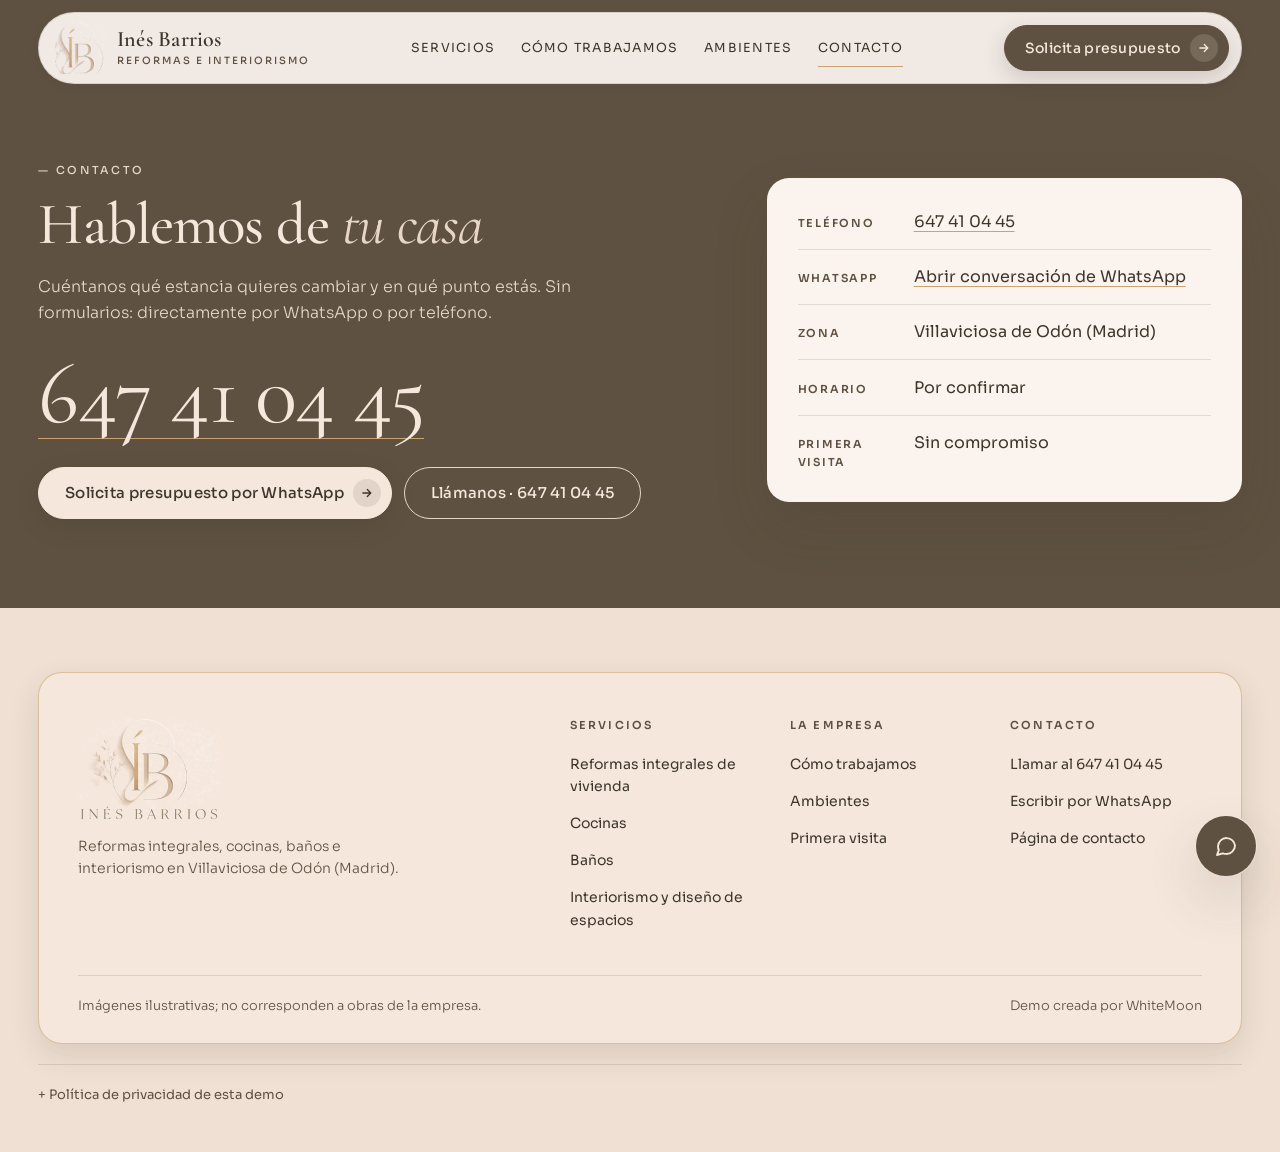
==== commit 9bb6e4b8: "feat: chat de Ana por botones y funcion ines-lead (sin desplegar) - assets/js/ana.js: flujo guiado a" ====
--- a/contacto.html
+++ b/contacto.html
@@ -27,6 +27,7 @@
   <link rel="stylesheet" href="assets/css/styles.css">
   <script>document.documentElement.className += ' wm-js';</script>
   <script src="assets/js/main.js" defer></script>
+  <script src="assets/js/ana.js" defer></script>
 </head>
 <body>
   <a class="salto" href="#contenido">Saltar al contenido</a>
@@ -131,11 +132,14 @@
         <p>Demo creada por WhiteMoon</p>
       </div>
     </div>
+    <details class="pie__legal" id="privacidad">
+      <summary>Política de privacidad de esta demo</summary>
+      <p>Esta web es una demostración creada por WhiteMoon (whitemoon.es) para Inés Barrios Reformas e Interiorismo. El responsable de los datos que se recogen aquí es WhiteMoon.</p>
+      <p>El chat de Ana es un asistente virtual guiado por botones. Si lo completas, recoge tu nombre, tu teléfono, el tipo de obra que te interesa, la localidad de la vivienda, cuándo te gustaría empezar y tu preferencia de contacto (mañana o tarde). La web no recoge ningún otro dato y no usa cookies ni analítica.</p>
+      <p>La única finalidad es devolverte el contacto sobre esta demo. Los datos se guardan en la base de datos de WhiteMoon (Supabase) y se envían como aviso interno por Telegram. No se usan para publicidad ni se ceden a terceros.</p>
+      <p>Puedes pedir que borremos tus datos escribiendo a <a href="mailto:comercial@whitemoon.es">comercial@whitemoon.es</a>.</p>
+    </details>
   </footer>
 
-  <!-- AGENTE IA: PR 3 -->
-  <!-- Widget de contacto WhiteMoon: activar cuando exista el token de prueba (ver README).
-  <script src="https://cdn.whitemoon.es/chat.js" data-token="WM-PENDIENTE"></script>
-  -->
 </body>
 </html>
--- a/assets/css/styles.css
+++ b/assets/css/styles.css
@@ -57,6 +57,7 @@
 
   --z-contenido: 1;
   --z-nav: 50;
+  --z-chat: 70;
   --z-salto: 60;
 }
 
@@ -270,6 +271,15 @@
 .nav__marca picture {
   flex: none;
 }
+.nav__marca span {
+  min-width: 0;
+  overflow: hidden;
+}
+.nav__marca b,
+.nav__marca small {
+  overflow: hidden;
+  text-overflow: ellipsis;
+}
 .nav__marca img {
   width: 3.25rem;
   height: 3.25rem;
@@ -314,6 +324,7 @@
 .nav__lado {
   position: relative;
   display: flex;
+  flex: none;
   align-items: center;
   gap: 0.6rem;
 }
@@ -458,7 +469,7 @@
 
 .hero h1 {
   margin-top: 1.4rem;
-  font-size: clamp(2.4rem, min(4.9vw, 11.5vh), 4.6rem);
+  font-size: clamp(2.4rem, min(4.4vw, 11.5vh), 4rem);
   line-height: 1.04;
   letter-spacing: -0.02em;
 }
@@ -981,6 +992,7 @@
 /* ---------- Pie ---------- */
 .pie {
   padding: clamp(2.5rem, 5vw, 4rem) var(--lado) clamp(1.75rem, 3vw, 2.75rem);
+  background: var(--alterno);
 }
 .pie__tarjeta {
   max-width: var(--ancho);
@@ -988,7 +1000,7 @@
   padding: clamp(1.6rem, 3.4vw, 3.4rem) clamp(1.25rem, 3vw, 3rem) clamp(1.1rem, 2vw, 1.75rem);
   border: 1px solid var(--linea-oro);
   border-radius: 1.5rem;
-  background: var(--superficie);
+  background: var(--fondo);
   box-shadow: var(--sombra-m);
 }
 .pie__rejilla {
@@ -1140,11 +1152,14 @@
 @media (max-width: 600px) {
   :root { --alto-nav: 4rem; }
 
-  .nav { padding-left: 0.6rem; }
+  .nav { gap: 0.5rem; padding-left: 0.6rem; padding-right: 0.5rem; }
+  .nav__marca { gap: 0.4rem; }
   .nav__marca img { width: 2.75rem; height: 2.75rem; }
-  .nav__marca b { font-size: 1.125rem; }
+  .nav__marca b { font-size: 1.0625rem; }
   .nav__marca small { display: none; }
-  .nav__cta { padding-left: 1rem; }
+  .nav__lado { gap: 0.4rem; }
+  .nav__cta { padding-inline: 0.9rem; }
+  .nav__cta .ic { display: none; }
   .nav__cta .largo { display: none; }
   .nav__cta .corto { display: inline; }
 
@@ -1161,3 +1176,375 @@
   .pie__logo { height: 5rem; }
   .pie__barra { flex-direction: column; }
 }
+
+/* ---------- 380 px: móviles estrechos ---------- */
+@media (max-width: 380px) {
+  .nav__marca img { width: 2.5rem; height: 2.5rem; }
+  .nav__marca b { font-size: 1rem; }
+  .nav__cta { min-height: 2.75rem; padding-inline: 0.7rem; font-size: 0.8125rem; }
+  .nav__boton { width: 2.75rem; height: 2.75rem; }
+}
+
+/* ---------- Política de privacidad (pie) ---------- */
+.pie__legal {
+  max-width: var(--ancho);
+  margin: 1.25rem auto 0;
+  padding-top: 0.75rem;
+  border-top: 1px solid var(--linea);
+  font-size: 0.8125rem;
+  color: var(--texto-suave);
+}
+.pie__legal summary {
+  display: inline-block;
+  padding-block: 0.5rem;
+  cursor: pointer;
+  font-weight: 400;
+  list-style: none;
+}
+.pie__legal summary::-webkit-details-marker {
+  display: none;
+}
+.pie__legal summary::before {
+  content: "+ ";
+}
+.pie__legal[open] summary::before {
+  content: "– ";
+}
+.pie__legal p {
+  max-width: 74ch;
+  margin-top: 0.6rem;
+}
+.pie__legal a {
+  text-decoration: underline;
+  text-underline-offset: 0.2em;
+}
+
+/* ---------- Chat de Ana ---------- */
+.ana-fab[hidden],
+.ana-panel[hidden] {
+  display: none;
+}
+
+.ana-fab {
+  position: fixed;
+  right: 1.5rem;
+  bottom: 1.5rem;
+  z-index: var(--z-chat);
+  display: grid;
+  place-items: center;
+  width: 3.75rem;
+  height: 3.75rem;
+  border-radius: 999px;
+  background: var(--marron);
+  color: var(--fondo);
+  box-shadow: var(--sombra-l), 0 0 0 1px var(--fondo);
+  transition: transform 0.25s ease, background-color 0.25s ease;
+}
+.ana-fab:hover {
+  background: var(--marron-tinta);
+  transform: scale(1.05);
+}
+.ana-fab svg {
+  width: 1.5rem;
+  height: 1.5rem;
+}
+
+.ana-panel {
+  position: fixed;
+  right: 1.5rem;
+  bottom: 1.5rem;
+  z-index: var(--z-chat);
+  display: flex;
+  flex-direction: column;
+  width: min(23.5rem, calc(100vw - 2rem));
+  max-height: min(41rem, calc(100vh - 2rem));
+  max-height: min(41rem, calc(100dvh - 2rem));
+  overflow: hidden;
+  border: 1px solid var(--linea-oro);
+  border-radius: 1.25rem;
+  background: var(--superficie);
+  color: var(--texto);
+  box-shadow: var(--sombra-l);
+}
+
+.ana-cabecera {
+  display: flex;
+  align-items: center;
+  gap: 0.7rem;
+  padding: 0.875rem;
+  background: var(--marron);
+  color: var(--fondo);
+}
+.ana-avatar {
+  display: grid;
+  place-items: center;
+  width: 2.375rem;
+  height: 2.375rem;
+  flex: none;
+  border-radius: 999px;
+  background: var(--fondo);
+  color: var(--marron-tinta);
+  font-family: var(--serif);
+  font-size: 1.25rem;
+  font-weight: 600;
+}
+.ana-quien {
+  min-width: 0;
+  line-height: 1.25;
+}
+.ana-quien b {
+  display: block;
+  font-size: 0.9375rem;
+  font-weight: 600;
+}
+.ana-quien small {
+  display: block;
+  font-size: 0.75rem;
+  color: var(--dorado-claro);
+}
+.ana-cerrar {
+  display: grid;
+  place-items: center;
+  width: 2.75rem;
+  height: 2.75rem;
+  margin-left: auto;
+  flex: none;
+  border-radius: 999px;
+  transition: background-color 0.25s ease;
+}
+.ana-cerrar:hover {
+  background: var(--marron-tinta);
+}
+.ana-cerrar svg {
+  width: 1rem;
+  height: 1rem;
+}
+.ana-cabecera :focus-visible {
+  outline-color: var(--fondo);
+}
+
+.ana-cuerpo {
+  flex: 1 1 auto;
+  min-height: 12rem;
+  overflow-y: auto;
+  padding: 0.875rem;
+  background: var(--alterno);
+}
+.ana-mensajes,
+.ana-zona {
+  display: flex;
+  flex-direction: column;
+  gap: 0.6rem;
+}
+.ana-zona {
+  margin-top: 0.6rem;
+}
+.ana-zona:empty {
+  display: none;
+}
+
+.ana-msg {
+  max-width: 88%;
+  padding: 0.7rem 0.875rem;
+  border-radius: 1rem;
+  font-size: 0.875rem;
+  font-weight: 400;
+  line-height: 1.5;
+  overflow-wrap: anywhere;
+}
+.ana-msg--ana {
+  align-self: flex-start;
+  border: 1px solid var(--linea);
+  border-bottom-left-radius: 0.3rem;
+  background: var(--superficie);
+}
+.ana-msg--tu {
+  align-self: flex-end;
+  border-bottom-right-radius: 0.3rem;
+  background: var(--marron);
+  color: var(--fondo);
+}
+
+.ana-escribe {
+  display: flex;
+  align-self: flex-start;
+  gap: 0.3rem;
+  padding: 0.8rem 1rem;
+  border: 1px solid var(--linea);
+  border-radius: 1rem;
+  border-bottom-left-radius: 0.3rem;
+  background: var(--superficie);
+}
+.ana-escribe span {
+  width: 0.4rem;
+  height: 0.4rem;
+  border-radius: 50%;
+  background: var(--marron);
+}
+
+.ana-opciones {
+  display: flex;
+  flex-wrap: wrap;
+  gap: 0.5rem;
+}
+.ana-opcion {
+  display: inline-flex;
+  align-items: center;
+  justify-content: center;
+  min-height: 2.75rem;
+  padding: 0.5rem 1rem;
+  border: 1px solid var(--marron);
+  border-radius: 999px;
+  background: var(--superficie);
+  color: var(--texto);
+  font-size: 0.8438rem;
+  font-weight: 500;
+  transition: background-color 0.25s ease, color 0.25s ease;
+}
+.ana-opcion:hover,
+.ana-opcion--llena {
+  background: var(--marron);
+  color: var(--fondo);
+}
+.ana-opcion--llena:hover {
+  background: var(--marron-tinta);
+  border-color: var(--marron-tinta);
+}
+
+.ana-campo {
+  display: grid;
+  grid-template-columns: 1fr auto;
+  gap: 0.5rem;
+}
+.ana-campo input {
+  min-width: 0;
+  min-height: 2.875rem;
+  padding: 0.6rem 0.875rem;
+  border: 1px solid var(--marron);
+  border-radius: 0.75rem;
+  background: var(--superficie);
+  color: var(--texto);
+  font: inherit;
+  font-size: 1rem;
+  font-weight: 400;
+}
+.ana-campo input::placeholder {
+  color: var(--texto-suave);
+  opacity: 1;
+}
+.ana-enviar {
+  display: grid;
+  place-items: center;
+  width: 2.875rem;
+  height: 2.875rem;
+  border-radius: 0.75rem;
+  background: var(--marron);
+  color: var(--fondo);
+  transition: background-color 0.25s ease;
+}
+.ana-enviar:hover {
+  background: var(--marron-tinta);
+}
+.ana-enviar svg {
+  width: 1.125rem;
+  height: 1.125rem;
+}
+.ana-error {
+  grid-column: 1 / -1;
+  font-size: 0.8125rem;
+  font-weight: 600;
+  color: var(--marron-tinta);
+}
+.ana-error:empty {
+  display: none;
+}
+
+.ana-permiso {
+  display: flex;
+  flex-direction: column;
+  align-items: flex-start;
+  gap: 0.6rem;
+  padding: 0.875rem;
+  border: 1px solid var(--linea-oro);
+  border-radius: 1rem;
+  background: var(--superficie);
+  font-size: 0.8438rem;
+  font-weight: 400;
+}
+.ana-casilla {
+  display: flex;
+  align-items: flex-start;
+  gap: 0.6rem;
+  cursor: pointer;
+}
+.ana-casilla input {
+  width: 1.25rem;
+  height: 1.25rem;
+  margin: 0.1rem 0 0;
+  flex: none;
+  accent-color: var(--marron);
+}
+.ana-casilla a {
+  text-decoration: underline;
+  text-underline-offset: 0.2em;
+}
+
+.ana-pie {
+  padding: 0.6rem 0.875rem 0.75rem;
+  border-top: 1px solid var(--linea);
+  background: var(--superficie);
+  font-size: 0.6875rem;
+  line-height: 1.45;
+  color: var(--texto-suave);
+}
+
+.ana-oculto {
+  position: absolute;
+  width: 1px;
+  height: 1px;
+  margin: -1px;
+  padding: 0;
+  overflow: hidden;
+  clip: rect(0 0 0 0);
+  white-space: nowrap;
+  border: 0;
+}
+
+@keyframes ana-entra {
+  from { opacity: 0; transform: translateY(0.4rem); }
+  to { opacity: 1; transform: none; }
+}
+@keyframes ana-punto {
+  0%, 60%, 100% { opacity: 0.3; transform: none; }
+  30% { opacity: 1; transform: translateY(-0.25rem); }
+}
+@media (prefers-reduced-motion: no-preference) {
+  .ana-msg,
+  .ana-opciones,
+  .ana-campo,
+  .ana-permiso { animation: ana-entra 0.3s ease; }
+  .ana-escribe span { animation: ana-punto 1.2s infinite; }
+  .ana-escribe span:nth-child(2) { animation-delay: 0.2s; }
+  .ana-escribe span:nth-child(3) { animation-delay: 0.4s; }
+}
+@media (prefers-reduced-motion: reduce) {
+  .ana-fab:hover { transform: none; }
+}
+
+@media (max-width: 900px) {
+  .ana-fab,
+  .ana-panel { right: 1rem; bottom: 1rem; }
+}
+@media (max-width: 600px) {
+  .ana-fab { width: 3.5rem; height: 3.5rem; }
+  .ana-panel {
+    left: 0.5rem;
+    right: 0.5rem;
+    bottom: 0.5rem;
+    width: auto;
+    max-height: calc(100vh - 1rem);
+    max-height: calc(100dvh - 1rem);
+  }
+  /* Deja sitio al botón flotante sobre la última línea del pie */
+  .pie { padding-bottom: 5.5rem; }
+}
